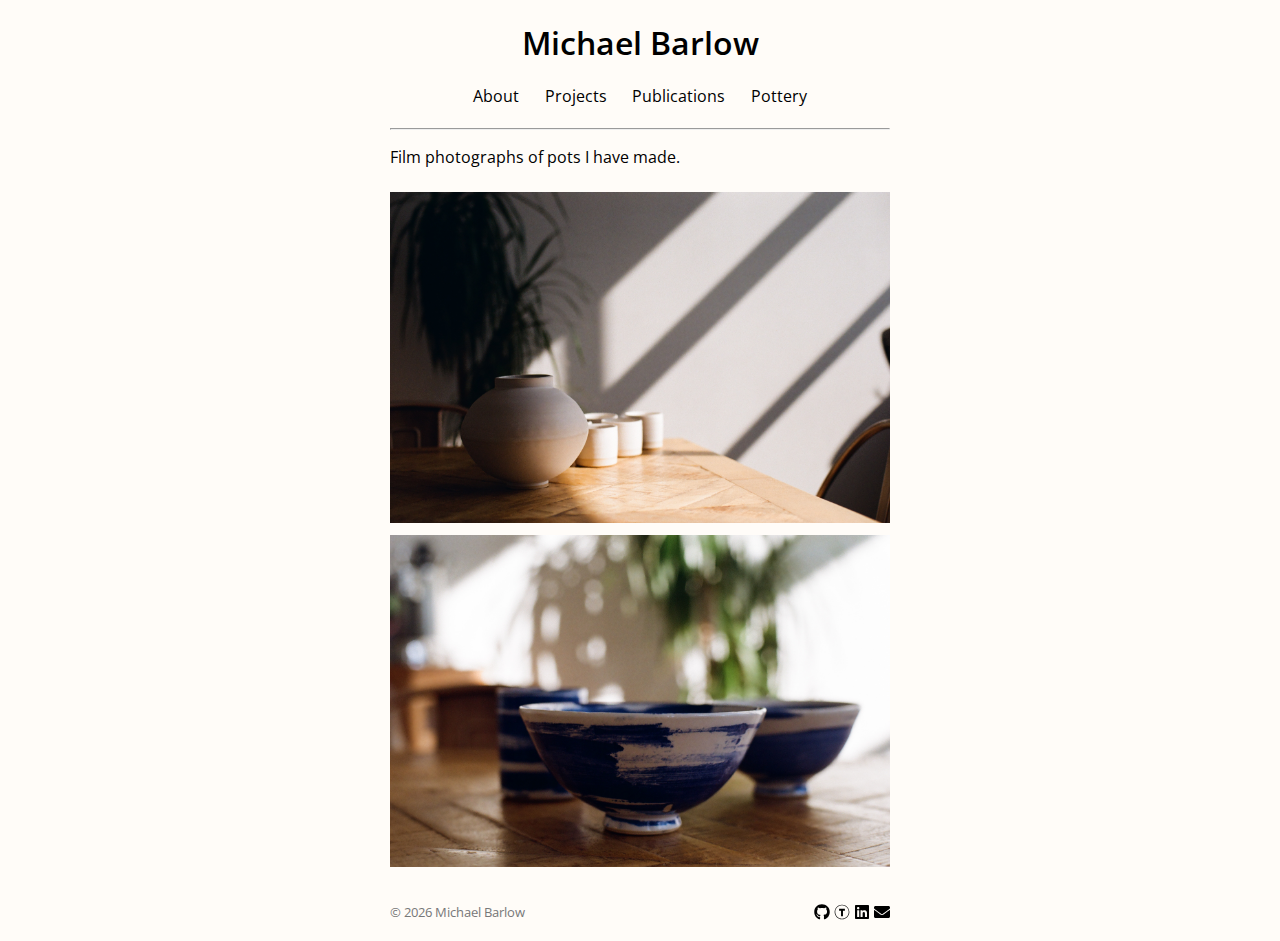
==== pottery/index.html @ 54fe648a "Add pottery page" ====
<!DOCTYPE html>
<html>
  <head>
    <meta charset="UTF-8" />
    <meta
      name="viewport"
      content="width=device-width, initial-scale=1, shrink-to-fit=no"
    />
    <meta name="author" content="Michael Barlow" />
    <meta name="description" content="Personal website" />
    <link rel="shortcut icon" type="image/x-icon" href="/favicon.ico" />
    <link
      href="https://fonts.googleapis.com/css2?family=Open+Sans:wght@400;600;700&display=swap"
      rel="stylesheet"
    />
    <link href="/css/styles.css" rel="stylesheet" />
    <title>Michael Barlow | Pottery</title>
  </head>
  <body>
    <noscript>
      <header>
        <span>Please enable JavaScript to view this site in full.</span>
      </header>
    </noscript>
    <header>
      <h1>Michael Barlow</h1>
      <script src="/js/generateNavigation.js"></script>
      <hr />
    </header>
    <main class="pottery">
      <p>Film photographs of pots I have made.</p>
      <ul>
        <li>
          <a href="./pottery-1.jpeg"><img src="./pottery-1.jpeg" /></a>
        </li>
        <li>
          <a href="./pottery-2.jpeg"><img src="./pottery-2.jpeg" /></a>
        </li>
      </ul>
    </main>
    <footer>
      <script src="/js/generateFooterCopyright.js"></script>
      <nav id="social-icons" aria-label="Social">
        <a href="https://github.com/Michael-JB"
          ><img src="/icons/github.svg"
        /></a>
        <a href="https://www.thingiverse.com/michael__b"
          ><img src="/icons/thingiverse.svg"
        /></a>
        <a href="https://www.linkedin.com/in/michael-barlow-0252b224a/"
          ><img src="/icons/linkedin.svg"
        /></a>
        <a href="" id="email-anchor"><img src="/icons/email.svg" /></a>
        <script src="/js/generateFooterEmail.js"></script>
      </nav>
    </footer>
  </body>
</html>
---- css/styles.css ----
html {
  font-family: "Open Sans", sans-serif;
}

body {
  max-width: 500px;
  margin: 0 auto;
  padding: 0 1rem;
  background-color: rgb(255, 252, 248);
}

noscript header {
  border: 1px solid red;
  text-align: center;
  padding: 1rem;
  margin: 0.5rem;
}

header h1 {
  text-align: center;
  font-weight: 600;
  margin-bottom: 0;
}

header nav {
  display: flex;
  flex-wrap: wrap;
  justify-content: center;
  margin: 1rem;
}

header nav a {
  padding: 0.3rem;
  margin: 0 0.5rem;
  color: black;
  text-decoration: none;
  cursor: pointer;
}

header nav a:hover {
  background-color: rgb(220, 220, 220);
}

header nav .selected {
  text-decoration: underline;
}

main {
  margin-bottom: 2rem;
}

footer {
  display: flex;
  align-items: stretch;
  margin-bottom: 1rem;
}

footer small {
  color: rgb(120, 120, 120);
  flex-grow: 1;
}

footer nav {
  flex-grow: 1;
  text-align: right;
}

footer nav a img {
  width: 1rem;
  height: 1rem;
}

footer nav a img:hover {
  border-bottom: 1px solid black;
}

#about-me {
  display: flex;
  flex-direction: column;
  align-items: center;
  line-height: 150%;
}

#about-me p {
  margin-bottom: 0;
}

#image-of-me {
  width: 90%;
  max-width: 200px;
  border-radius: 5%;
  margin-top: 1rem;
}

ul {
  font-size: small;
  text-align: left;
  padding: 0;
  list-style: none;
}

.publication .me {
  text-decoration: underline;
  font-style: normal;
}

.publication-links li {
  display: inline-block;
  margin-right: 0.5rem;
}

.project-links li {
  display: inline-block;
  margin-right: 0.5rem;
}

.projects-list > li {
  margin-bottom: 1rem;
}

.pottery img {
  max-width: 100%;
  margin-top: 0.5rem;
}
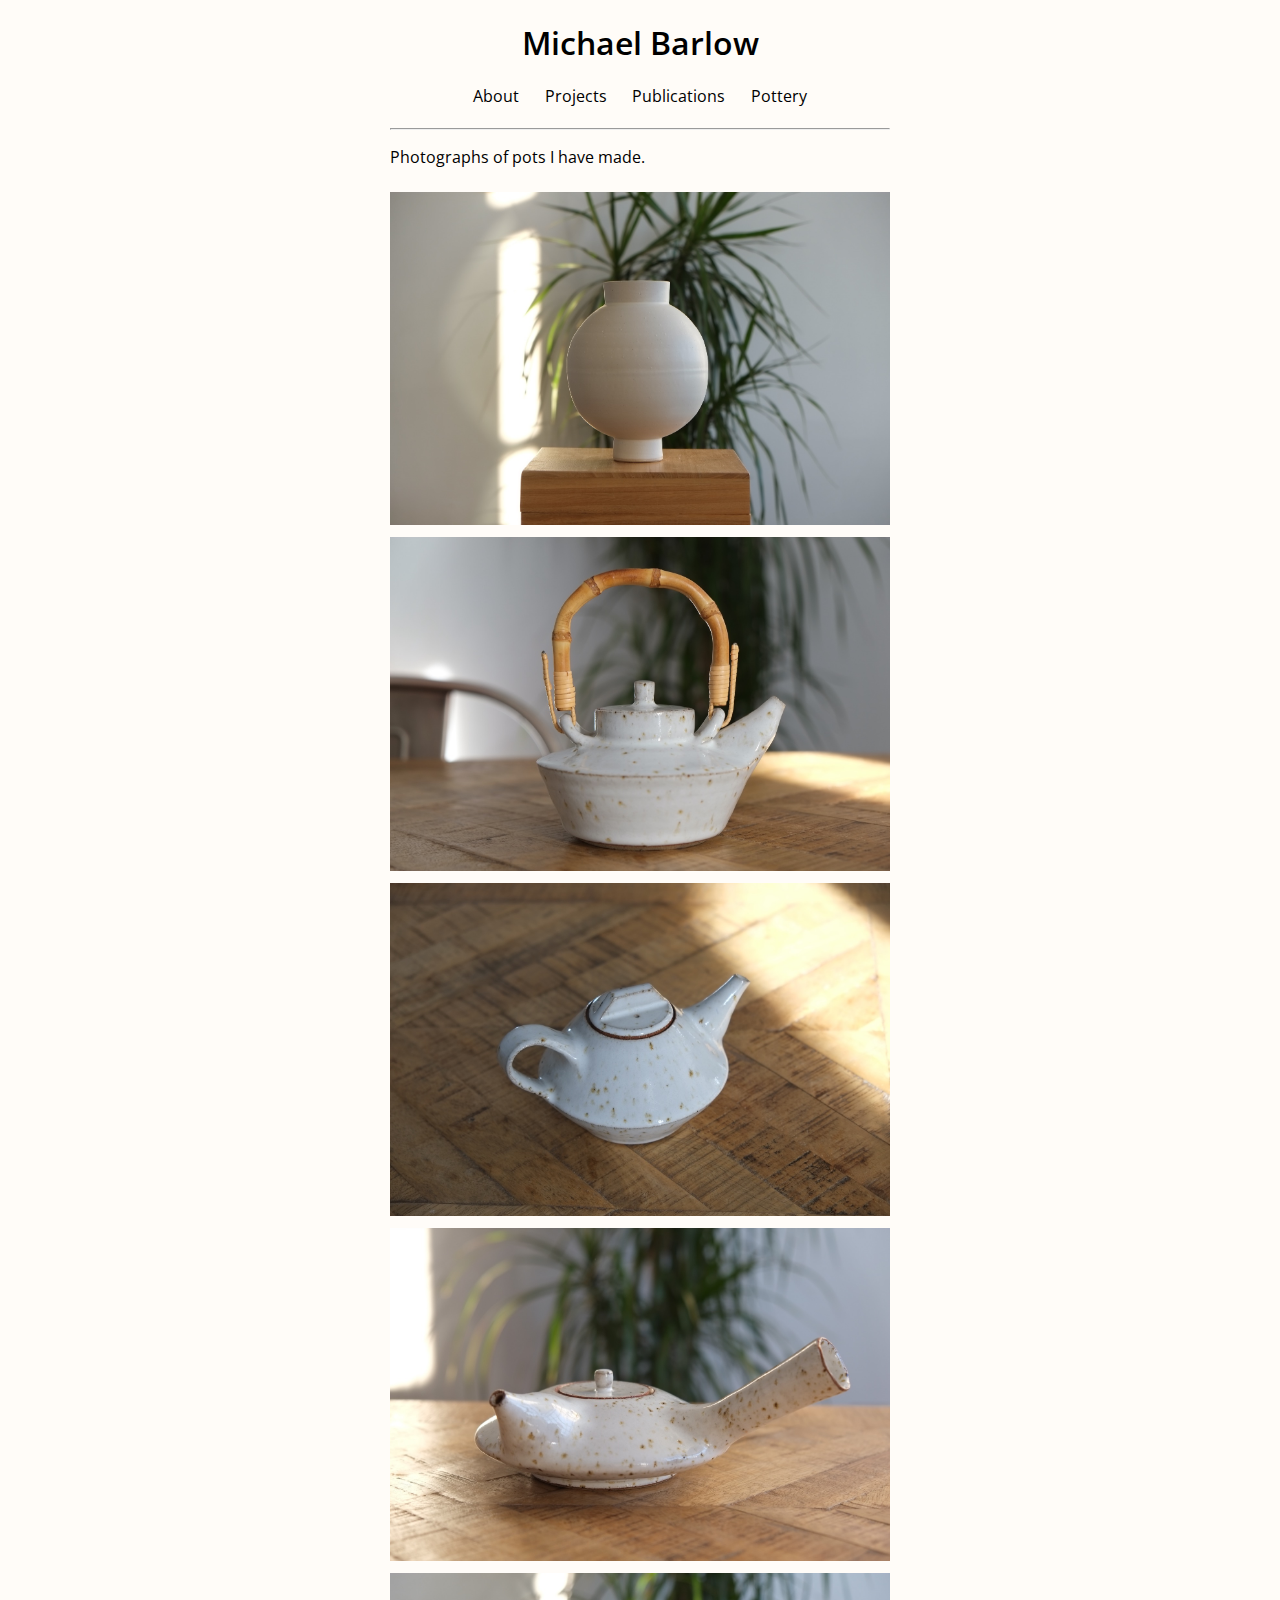
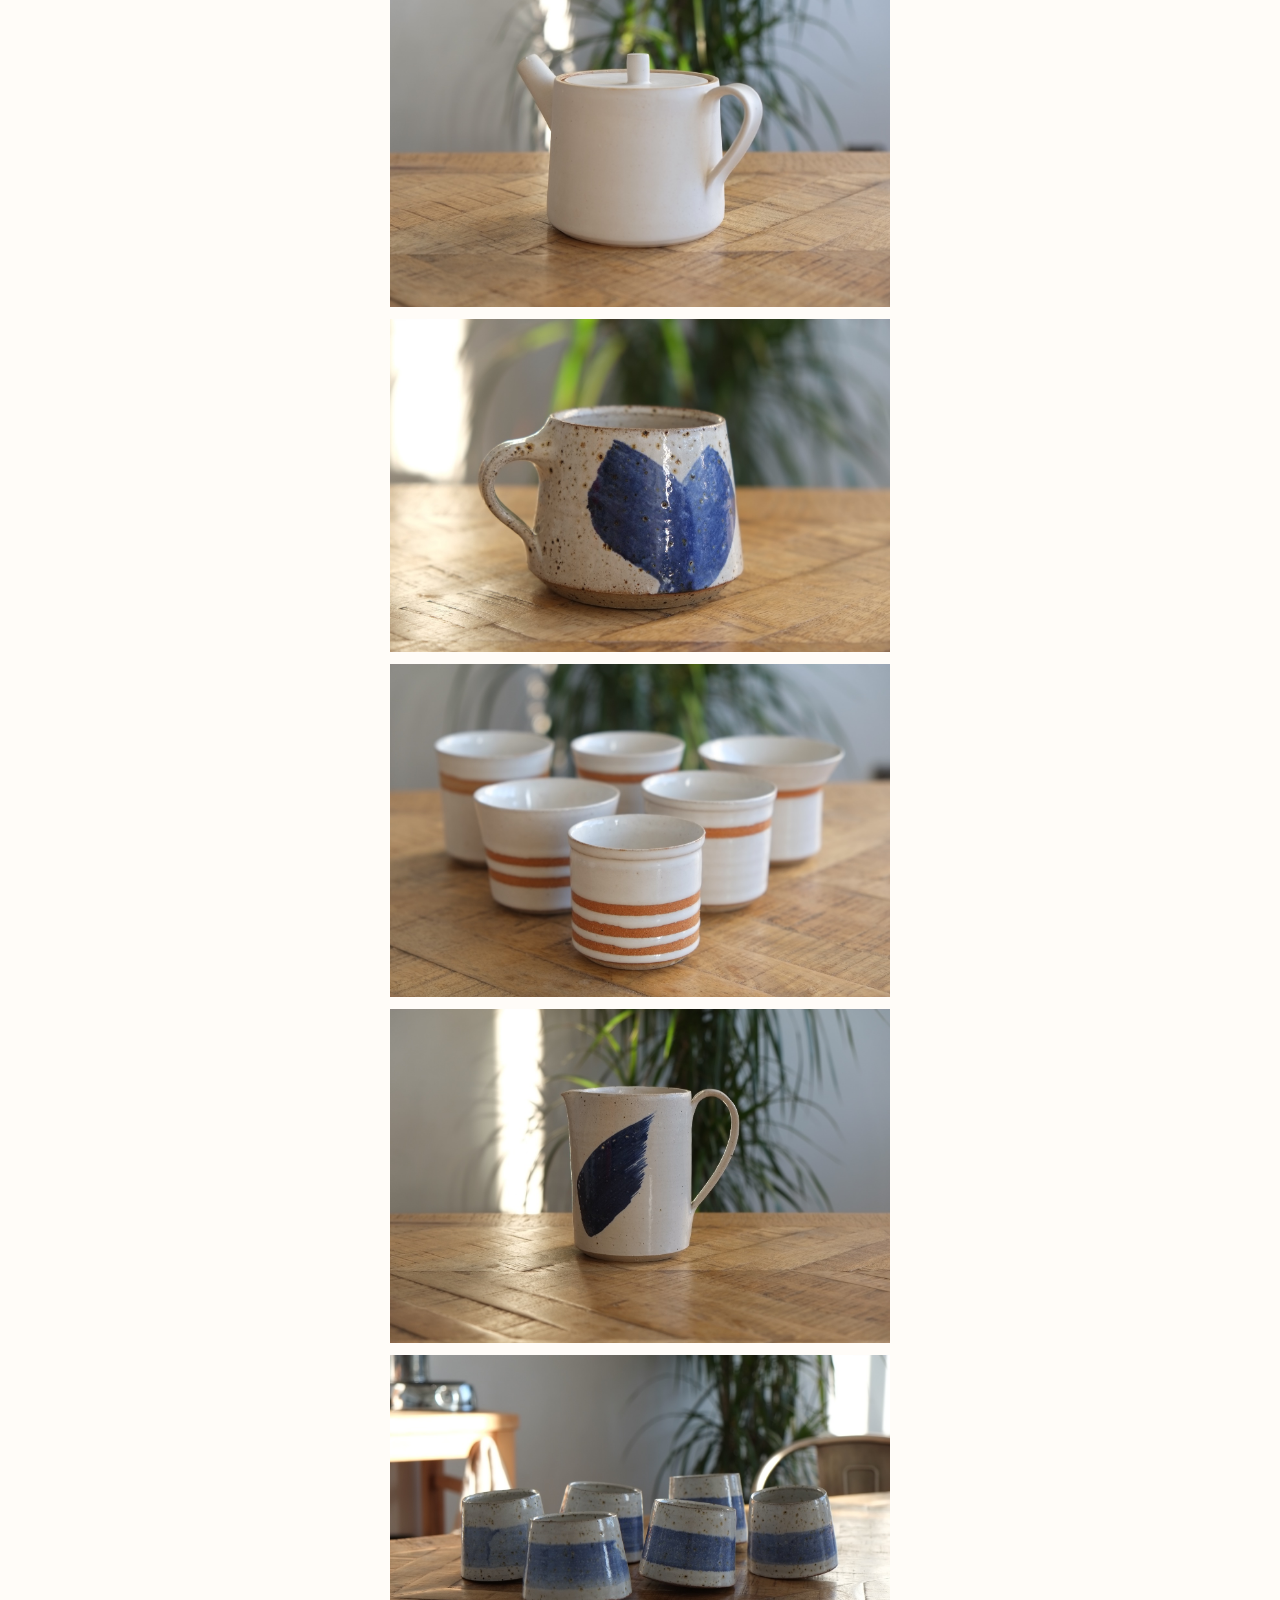
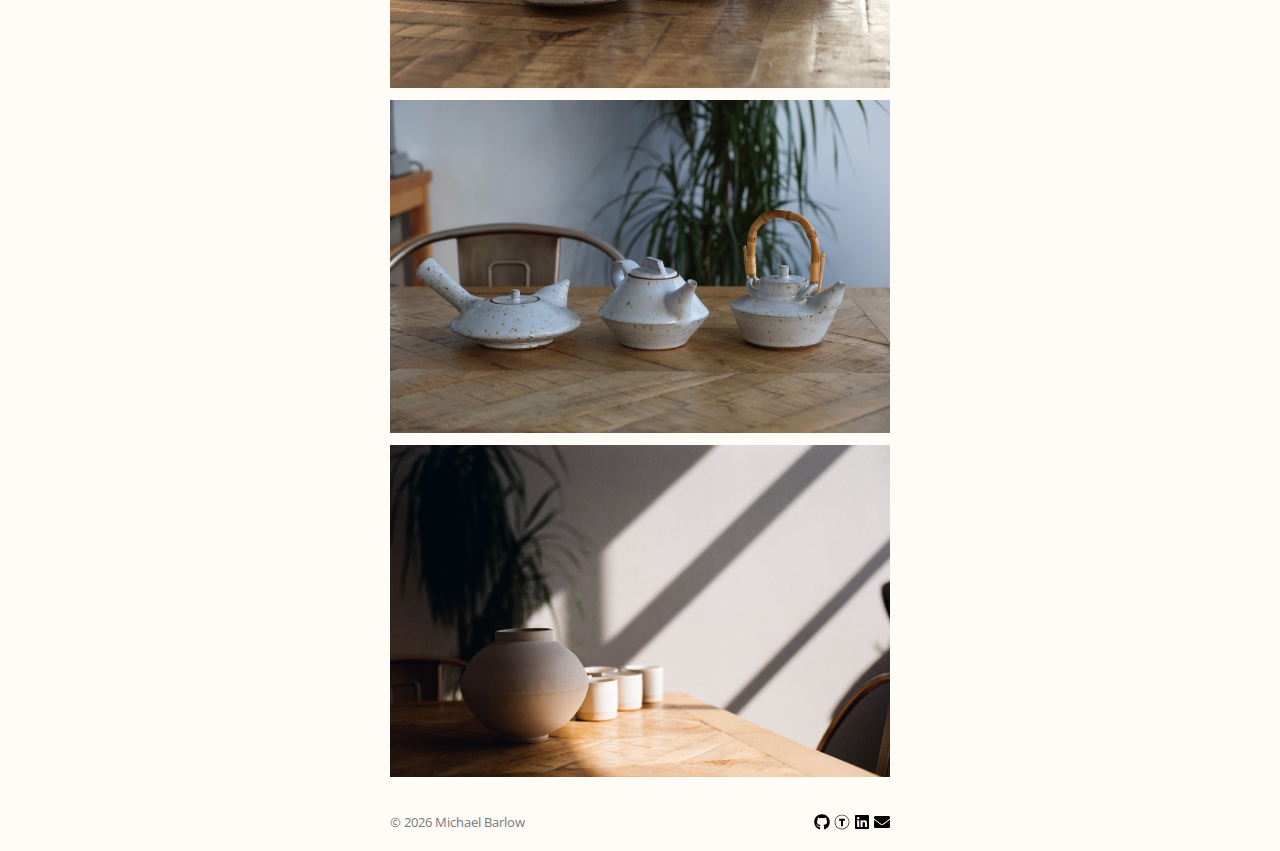
==== commit 582518f6: "Update pottery page" ====
--- a/pottery/index.html
+++ b/pottery/index.html
@@ -28,13 +28,40 @@
       <hr />
     </header>
     <main class="pottery">
-      <p>Film photographs of pots I have made.</p>
+      <p>Photographs of pots I have made.</p>
       <ul>
         <li>
           <a href="./pottery-1.jpeg"><img src="./pottery-1.jpeg" /></a>
         </li>
         <li>
           <a href="./pottery-2.jpeg"><img src="./pottery-2.jpeg" /></a>
+        </li>
+        <li>
+          <a href="./pottery-3.jpeg"><img src="./pottery-3.jpeg" /></a>
+        </li>
+        <li>
+          <a href="./pottery-4.jpeg"><img src="./pottery-4.jpeg" /></a>
+        </li>
+        <li>
+          <a href="./pottery-5.jpeg"><img src="./pottery-5.jpeg" /></a>
+        </li>
+        <li>
+          <a href="./pottery-6.jpeg"><img src="./pottery-6.jpeg" /></a>
+        </li>
+        <li>
+          <a href="./pottery-7.jpeg"><img src="./pottery-7.jpeg" /></a>
+        </li>
+        <li>
+          <a href="./pottery-8.jpeg"><img src="./pottery-8.jpeg" /></a>
+        </li>
+        <li>
+          <a href="./pottery-9.jpeg"><img src="./pottery-9.jpeg" /></a>
+        </li>
+        <li>
+          <a href="./pottery-10.jpeg"><img src="./pottery-10.jpeg" /></a>
+        </li>
+        <li>
+          <a href="./pottery-11.jpeg"><img src="./pottery-11.jpeg" /></a>
         </li>
       </ul>
     </main>
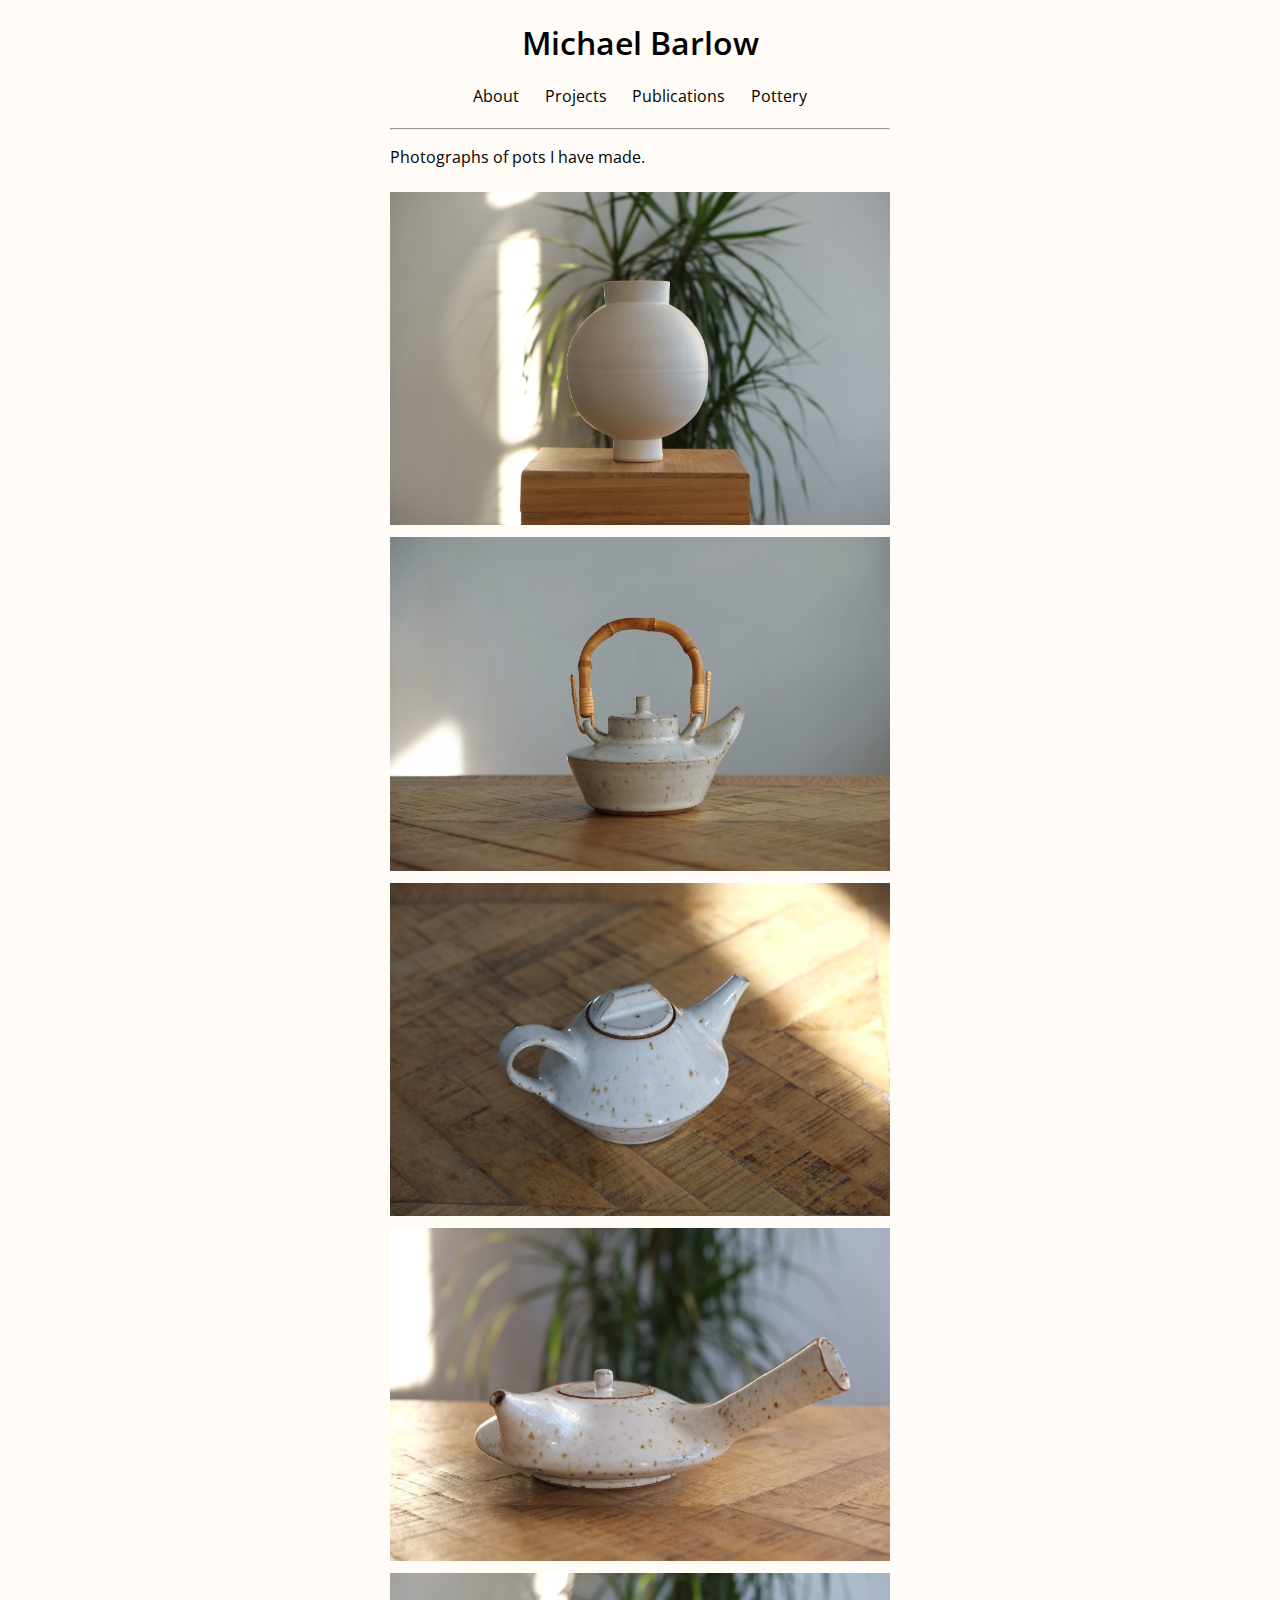
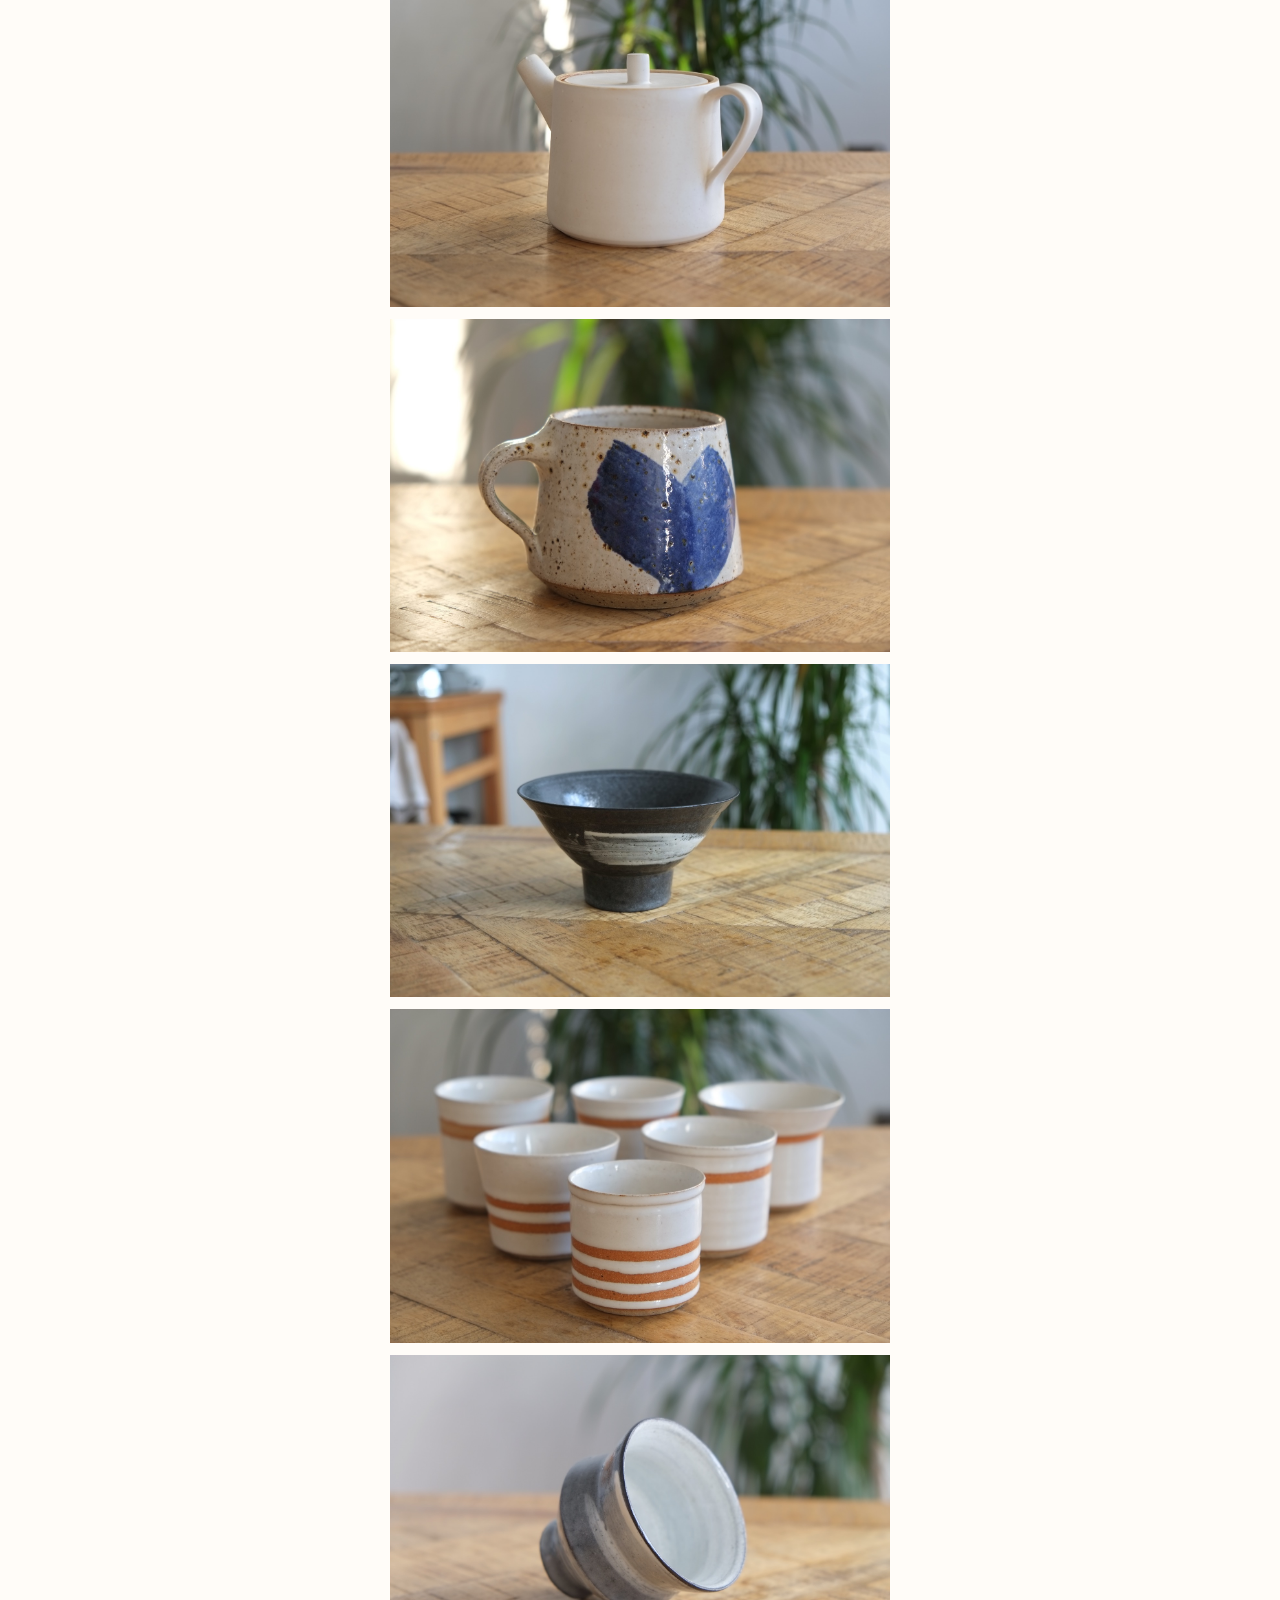
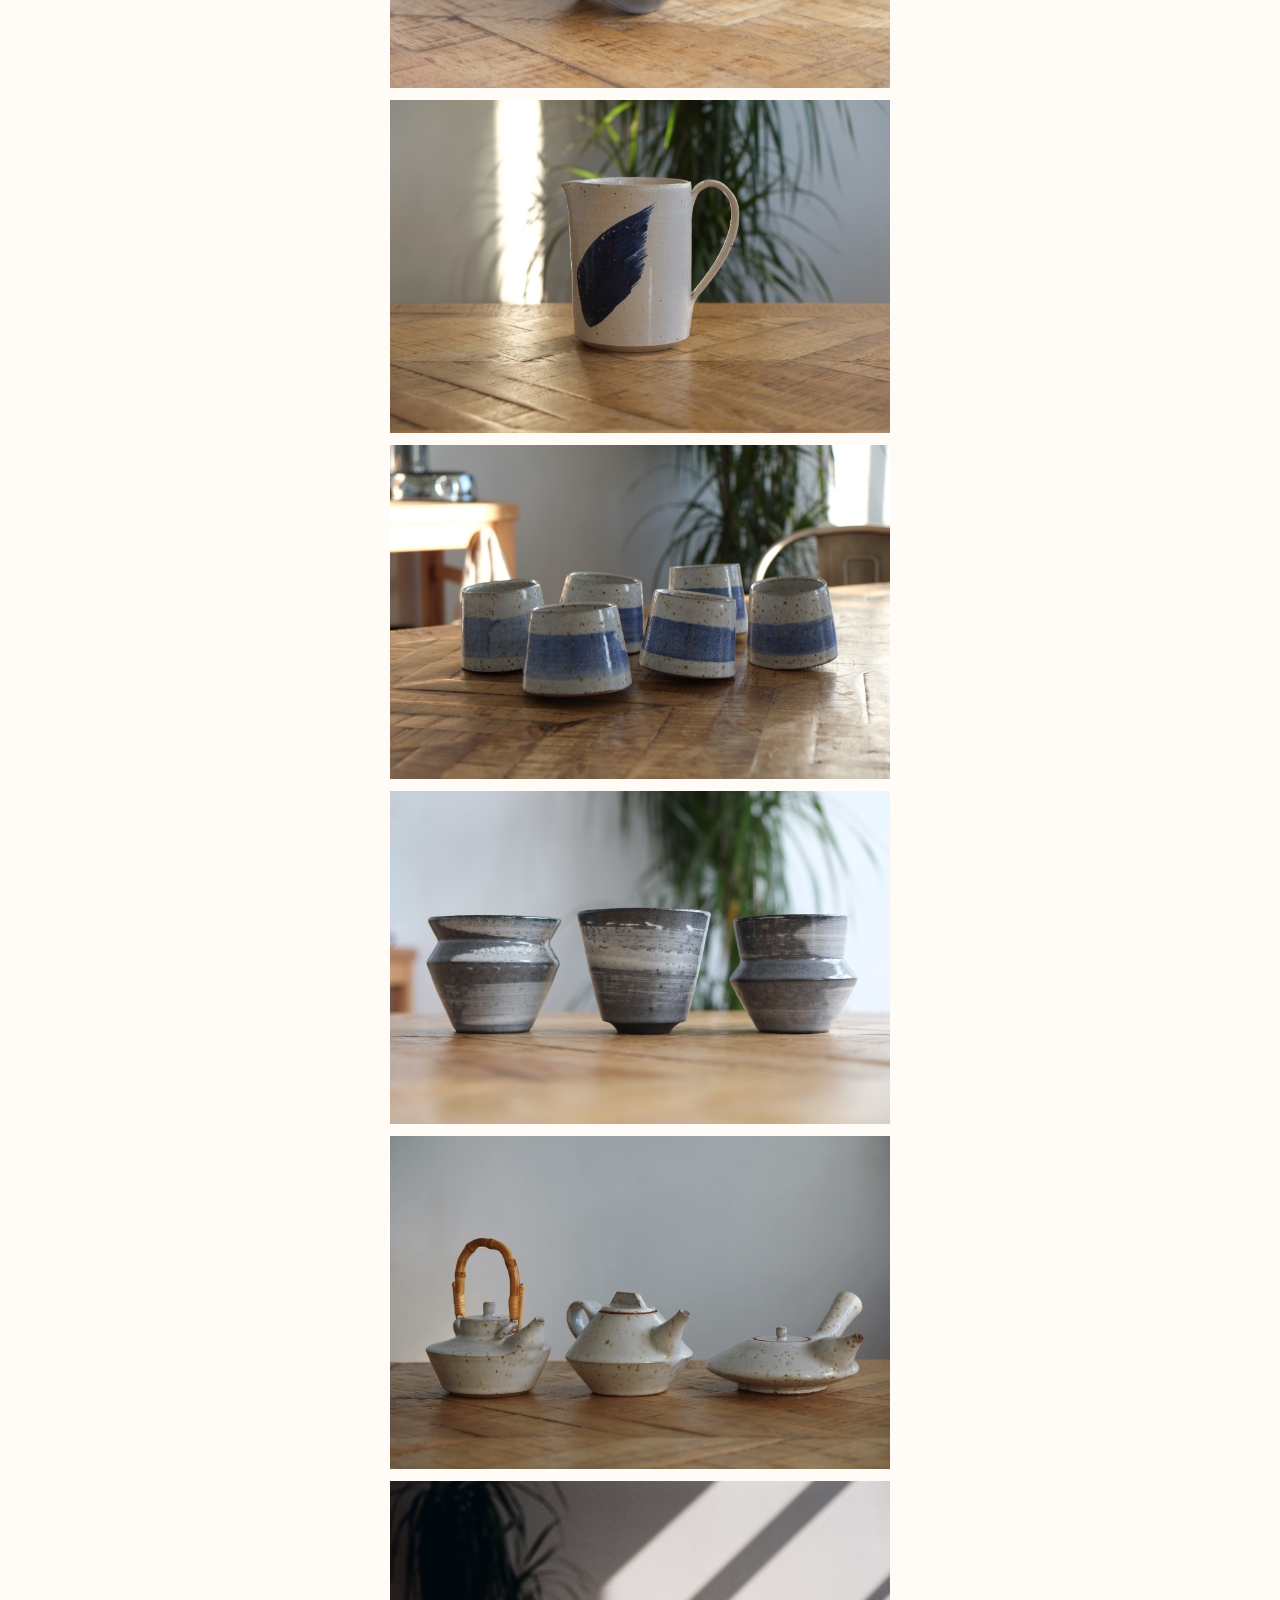
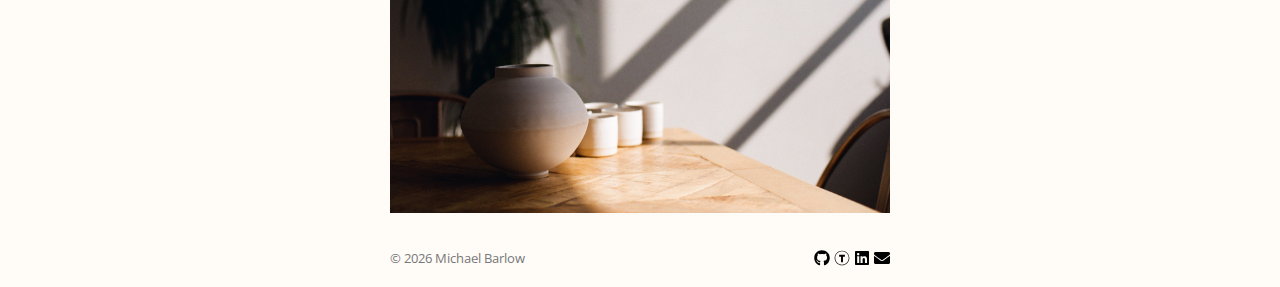
==== commit bc1bb92d: "Update pottery photos" ====
--- a/pottery/index.html
+++ b/pottery/index.html
@@ -31,37 +31,46 @@
       <p>Photographs of pots I have made.</p>
       <ul>
         <li>
-          <a href="./pottery-1.jpeg"><img src="./pottery-1.jpeg" /></a>
+          <a href="./moon-jar.jpeg"><img src="./moon-jar.jpeg" /></a>
         </li>
         <li>
-          <a href="./pottery-2.jpeg"><img src="./pottery-2.jpeg" /></a>
+          <a href="./banana-fleck-teapot.jpeg"><img src="./banana-fleck-teapot.jpeg" /></a>
         </li>
         <li>
-          <a href="./pottery-3.jpeg"><img src="./pottery-3.jpeg" /></a>
+          <a href="./plug-fleck-teapot.jpeg"><img src="./plug-fleck-teapot.jpeg" /></a>
         </li>
         <li>
-          <a href="./pottery-4.jpeg"><img src="./pottery-4.jpeg" /></a>
+          <a href="./flat-fleck-teapot.jpeg"><img src="./flat-fleck-teapot.jpeg" /></a>
         </li>
         <li>
-          <a href="./pottery-5.jpeg"><img src="./pottery-5.jpeg" /></a>
+          <a href="./matt-teapot.jpeg"><img src="./matt-teapot.jpeg" /></a>
         </li>
         <li>
-          <a href="./pottery-6.jpeg"><img src="./pottery-6.jpeg" /></a>
+          <a href="./bazel-mug.jpeg"><img src="./bazel-mug.jpeg" /></a>
         </li>
         <li>
-          <a href="./pottery-7.jpeg"><img src="./pottery-7.jpeg" /></a>
+          <a href="./tall-foot-bowl.jpeg"><img src="./tall-foot-bowl.jpeg" /></a>
         </li>
         <li>
-          <a href="./pottery-8.jpeg"><img src="./pottery-8.jpeg" /></a>
+          <a href="./band-cups.jpeg"><img src="./band-cups.jpeg" /></a>
         </li>
         <li>
-          <a href="./pottery-9.jpeg"><img src="./pottery-9.jpeg" /></a>
+          <a href="./flared-cup.jpeg"><img src="./flared-cup.jpeg" /></a>
         </li>
         <li>
-          <a href="./pottery-10.jpeg"><img src="./pottery-10.jpeg" /></a>
+          <a href="./wings-jug.jpeg"><img src="./wings-jug.jpeg" /></a>
         </li>
         <li>
-          <a href="./pottery-11.jpeg"><img src="./pottery-11.jpeg" /></a>
+          <a href="./unstable-cups.jpeg"><img src="./unstable-cups.jpeg" /></a>
+        </li>
+        <li>
+          <a href="./slipped-cups.jpeg"><img src="./slipped-cups.jpeg" /></a>
+        </li>
+        <li>
+          <a href="./flecked-teapots.jpeg"><img src="./flecked-teapots.jpeg" /></a>
+        </li>
+        <li>
+          <a href="./moon-jar-and-cups.jpeg"><img src="./moon-jar-and-cups.jpeg" /></a>
         </li>
       </ul>
     </main>
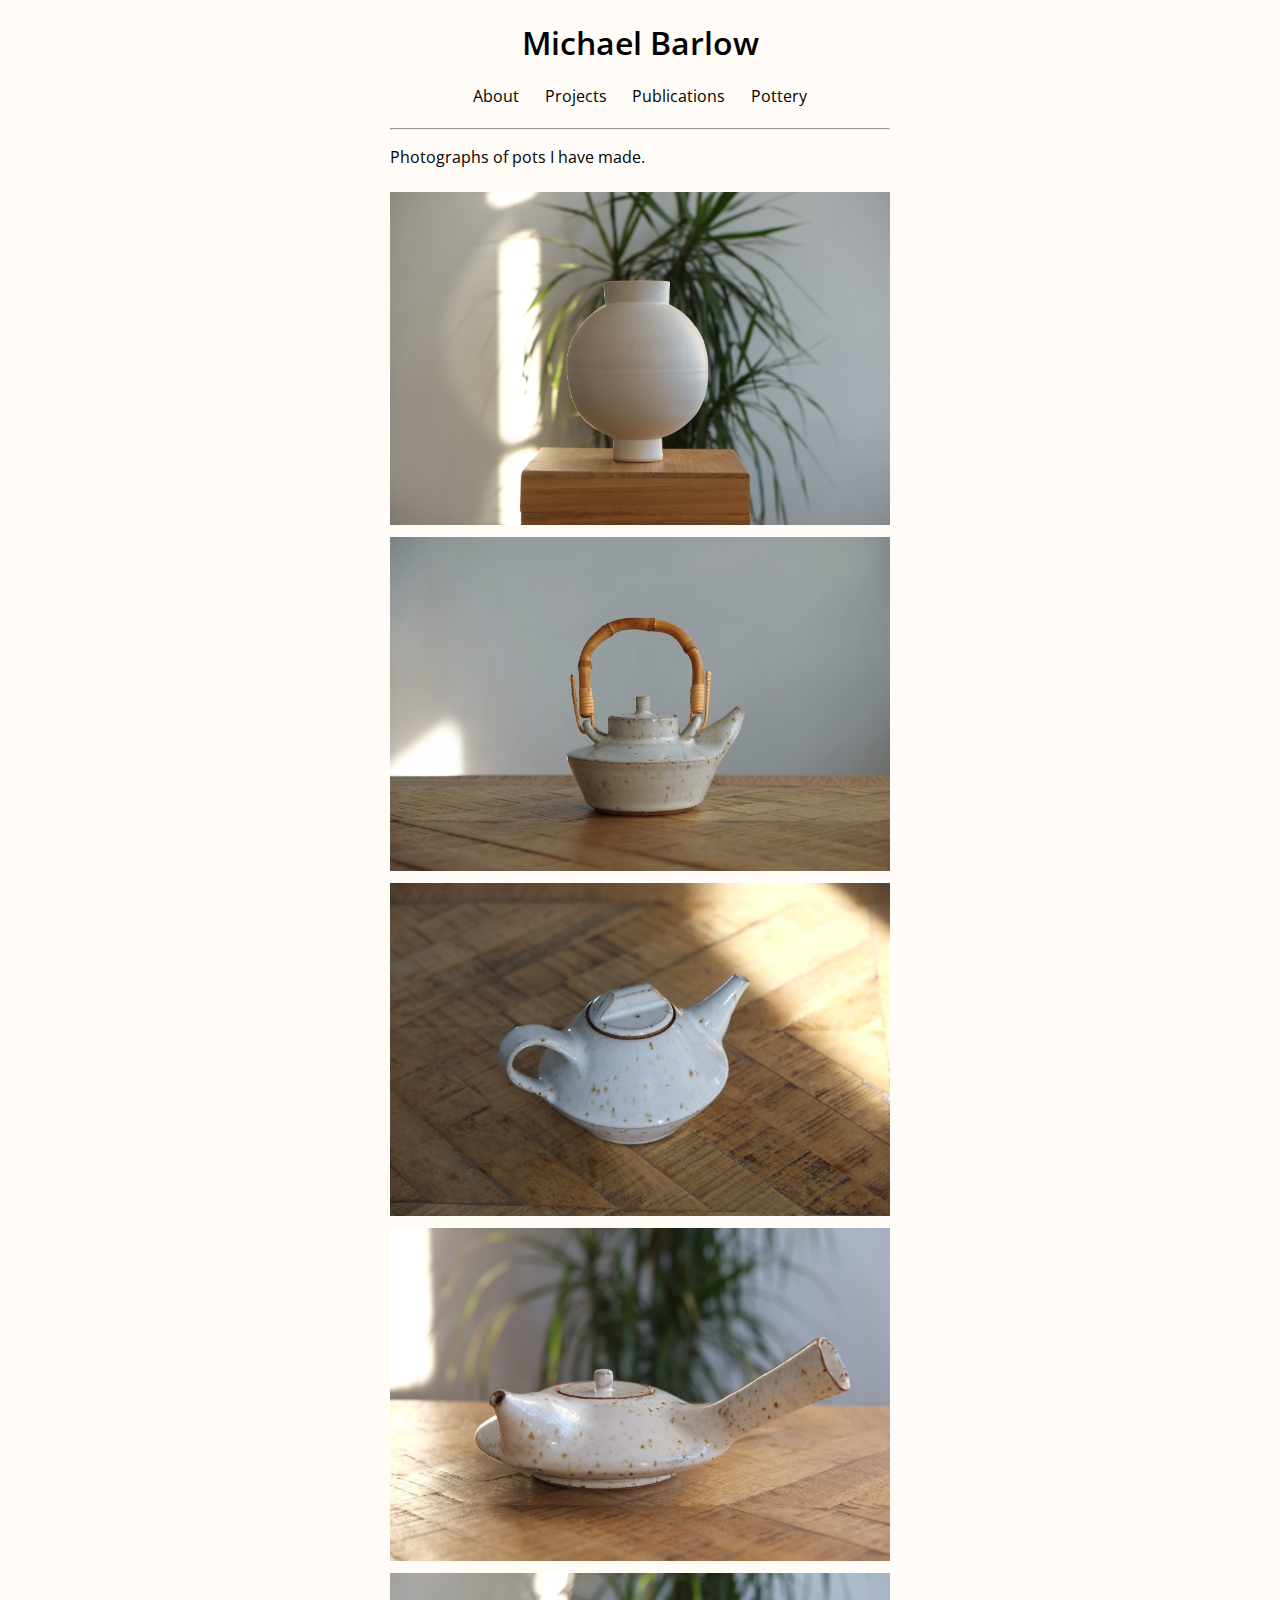
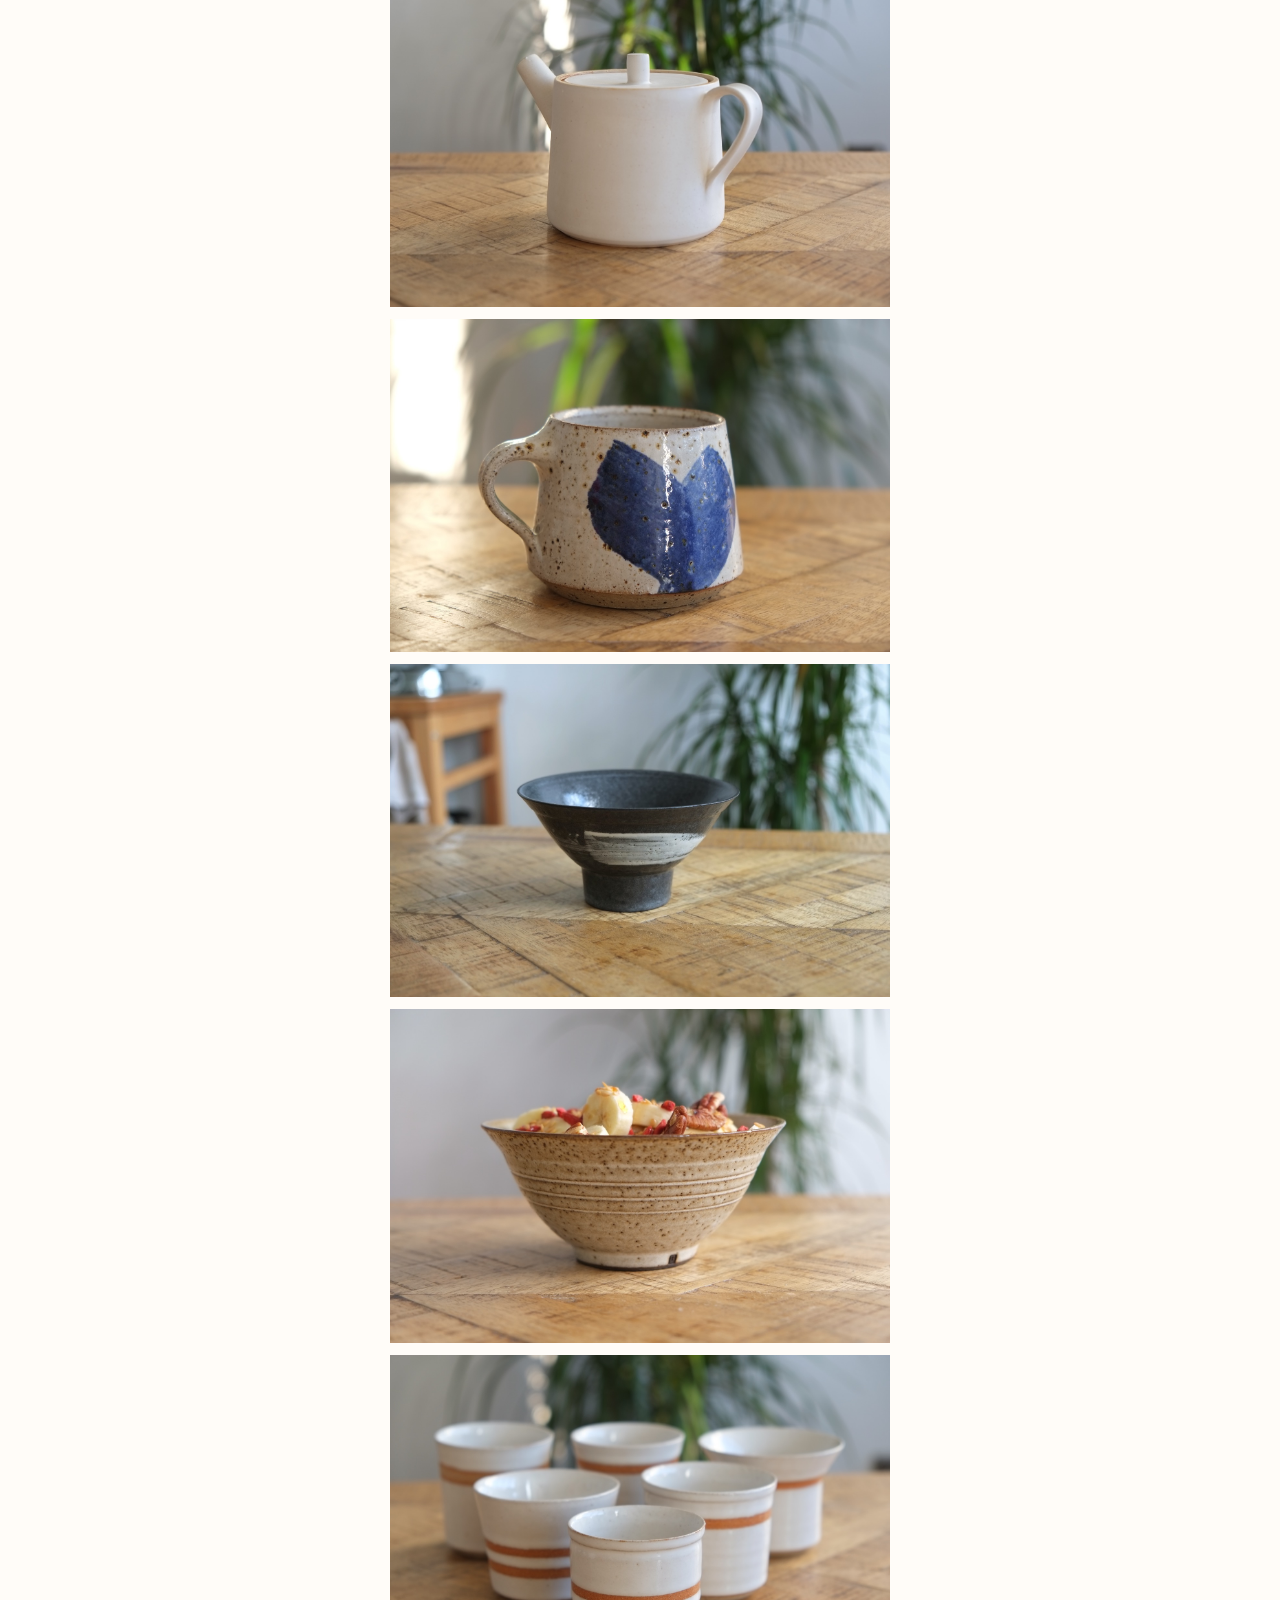
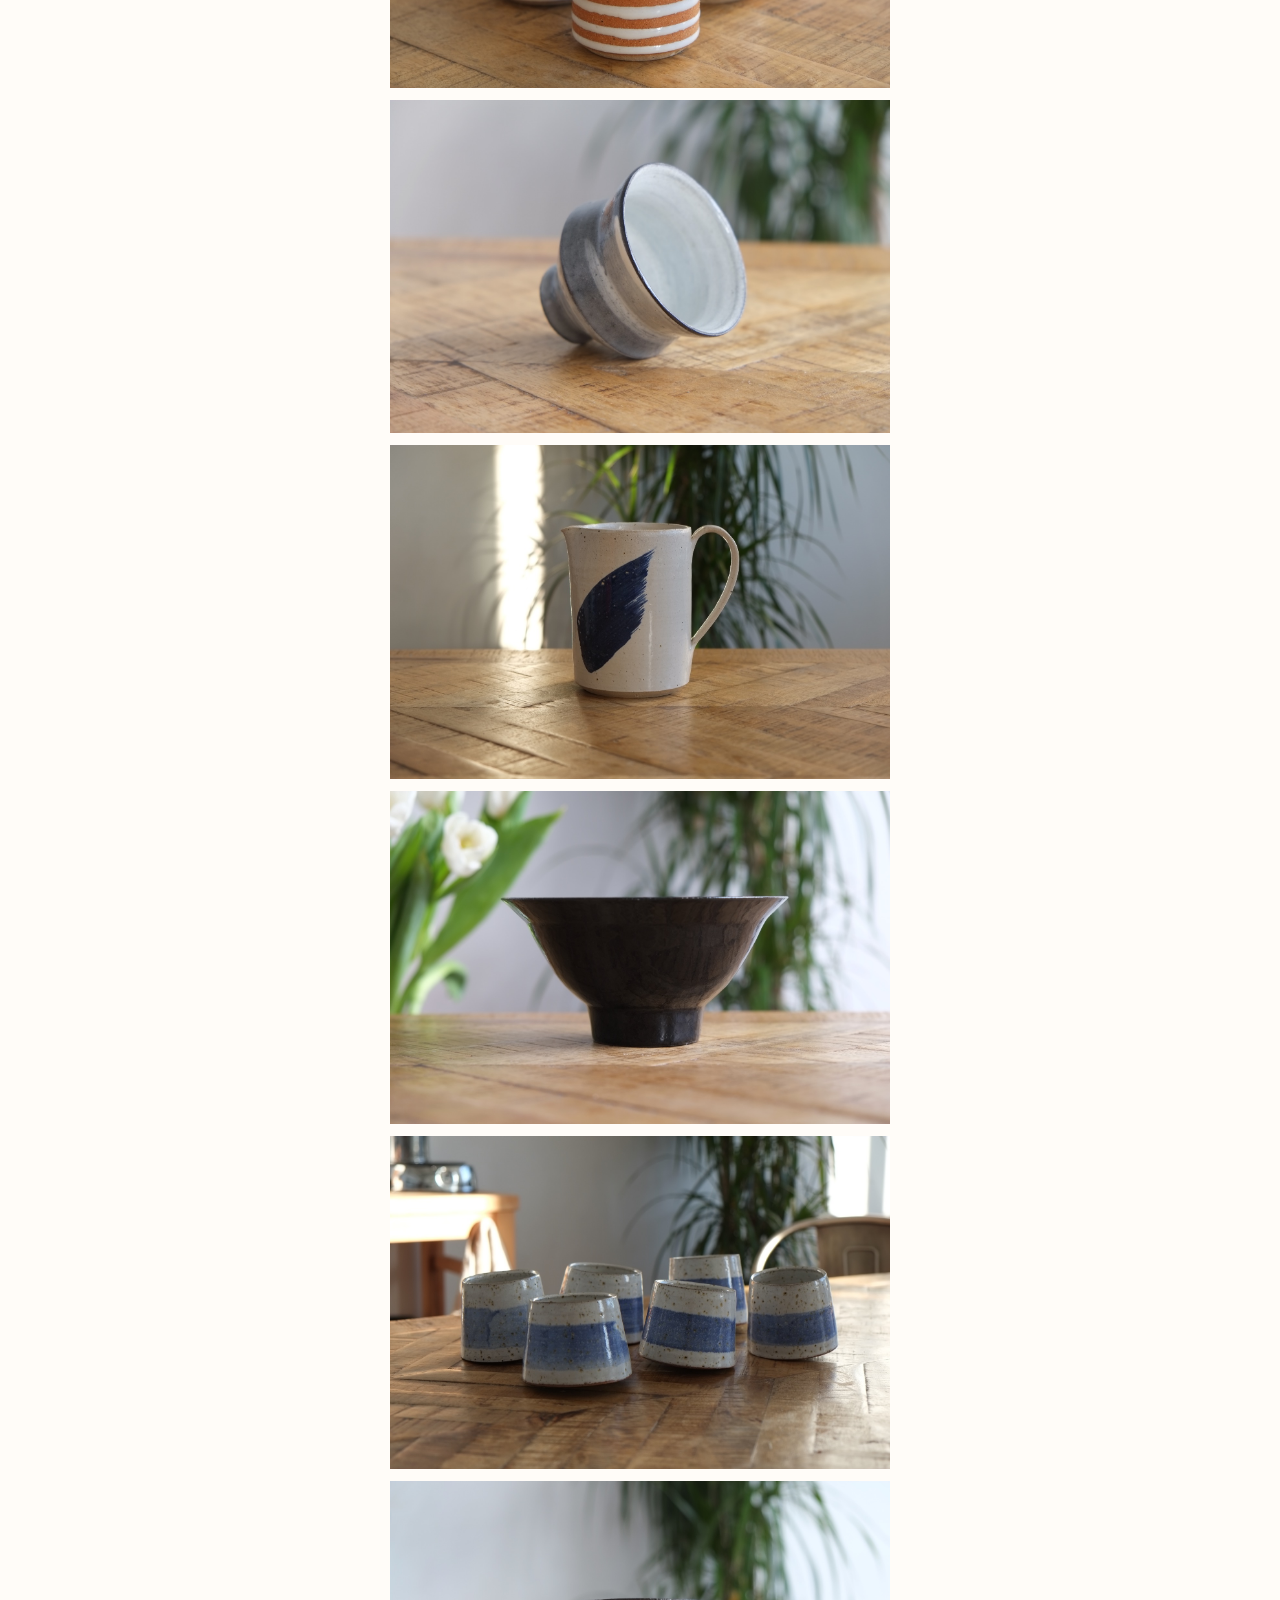
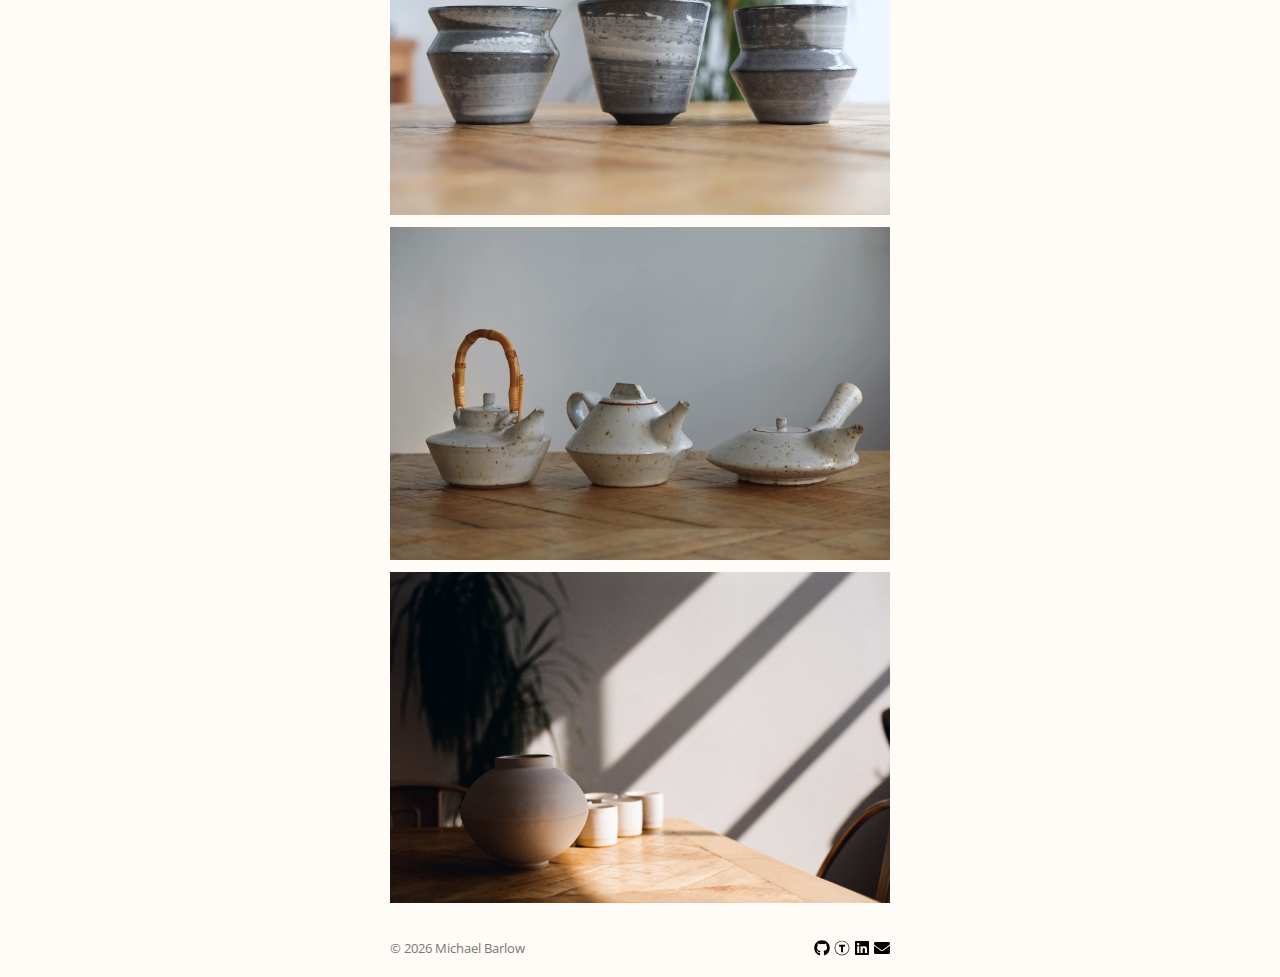
==== commit 8311ca94: "Update pottery photos" ====
--- a/pottery/index.html
+++ b/pottery/index.html
@@ -31,46 +31,52 @@
       <p>Photographs of pots I have made.</p>
       <ul>
         <li>
-          <a href="./moon-jar.jpeg"><img src="./moon-jar.jpeg" /></a>
+          <a href="./pictures/moon-jar.jpeg"><img src="./pictures/moon-jar.jpeg" /></a>
         </li>
         <li>
-          <a href="./banana-fleck-teapot.jpeg"><img src="./banana-fleck-teapot.jpeg" /></a>
+          <a href="./pictures/banana-fleck-teapot.jpeg"><img src="./pictures/banana-fleck-teapot.jpeg" /></a>
         </li>
         <li>
-          <a href="./plug-fleck-teapot.jpeg"><img src="./plug-fleck-teapot.jpeg" /></a>
+          <a href="./pictures/plug-fleck-teapot.jpeg"><img src="./pictures/plug-fleck-teapot.jpeg" /></a>
         </li>
         <li>
-          <a href="./flat-fleck-teapot.jpeg"><img src="./flat-fleck-teapot.jpeg" /></a>
+          <a href="./pictures/flat-fleck-teapot.jpeg"><img src="./pictures/flat-fleck-teapot.jpeg" /></a>
         </li>
         <li>
-          <a href="./matt-teapot.jpeg"><img src="./matt-teapot.jpeg" /></a>
+          <a href="./pictures/matt-teapot.jpeg"><img src="./pictures/matt-teapot.jpeg" /></a>
         </li>
         <li>
-          <a href="./bazel-mug.jpeg"><img src="./bazel-mug.jpeg" /></a>
+          <a href="./pictures/bazel-mug.jpeg"><img src="./pictures/bazel-mug.jpeg" /></a>
         </li>
         <li>
-          <a href="./tall-foot-bowl.jpeg"><img src="./tall-foot-bowl.jpeg" /></a>
+          <a href="./pictures/tall-foot-bowl.jpeg"><img src="./pictures/tall-foot-bowl.jpeg" /></a>
         </li>
         <li>
-          <a href="./band-cups.jpeg"><img src="./band-cups.jpeg" /></a>
+          <a href="./pictures/flared-bowl-with-porridge.jpeg"><img src="./pictures/flared-bowl-with-porridge.jpeg" /></a>
         </li>
         <li>
-          <a href="./flared-cup.jpeg"><img src="./flared-cup.jpeg" /></a>
+          <a href="./pictures/band-cups.jpeg"><img src="./pictures/band-cups.jpeg" /></a>
         </li>
         <li>
-          <a href="./wings-jug.jpeg"><img src="./wings-jug.jpeg" /></a>
+          <a href="./pictures/flared-cup.jpeg"><img src="./pictures/flared-cup.jpeg" /></a>
         </li>
         <li>
-          <a href="./unstable-cups.jpeg"><img src="./unstable-cups.jpeg" /></a>
+          <a href="./pictures/wings-jug.jpeg"><img src="./pictures/wings-jug.jpeg" /></a>
         </li>
         <li>
-          <a href="./slipped-cups.jpeg"><img src="./slipped-cups.jpeg" /></a>
+          <a href="./pictures/flared-jet-bowl.jpeg"><img src="./pictures/flared-jet-bowl.jpeg" /></a>
         </li>
         <li>
-          <a href="./flecked-teapots.jpeg"><img src="./flecked-teapots.jpeg" /></a>
+          <a href="./pictures/unstable-cups.jpeg"><img src="./pictures/unstable-cups.jpeg" /></a>
         </li>
         <li>
-          <a href="./moon-jar-and-cups.jpeg"><img src="./moon-jar-and-cups.jpeg" /></a>
+          <a href="./pictures/slipped-cups.jpeg"><img src="./pictures/slipped-cups.jpeg" /></a>
+        </li>
+        <li>
+          <a href="./pictures/flecked-teapots.jpeg"><img src="./pictures/flecked-teapots.jpeg" /></a>
+        </li>
+        <li>
+          <a href="./pictures/moon-jar-and-cups.jpeg"><img src="./pictures/moon-jar-and-cups.jpeg" /></a>
         </li>
       </ul>
     </main>
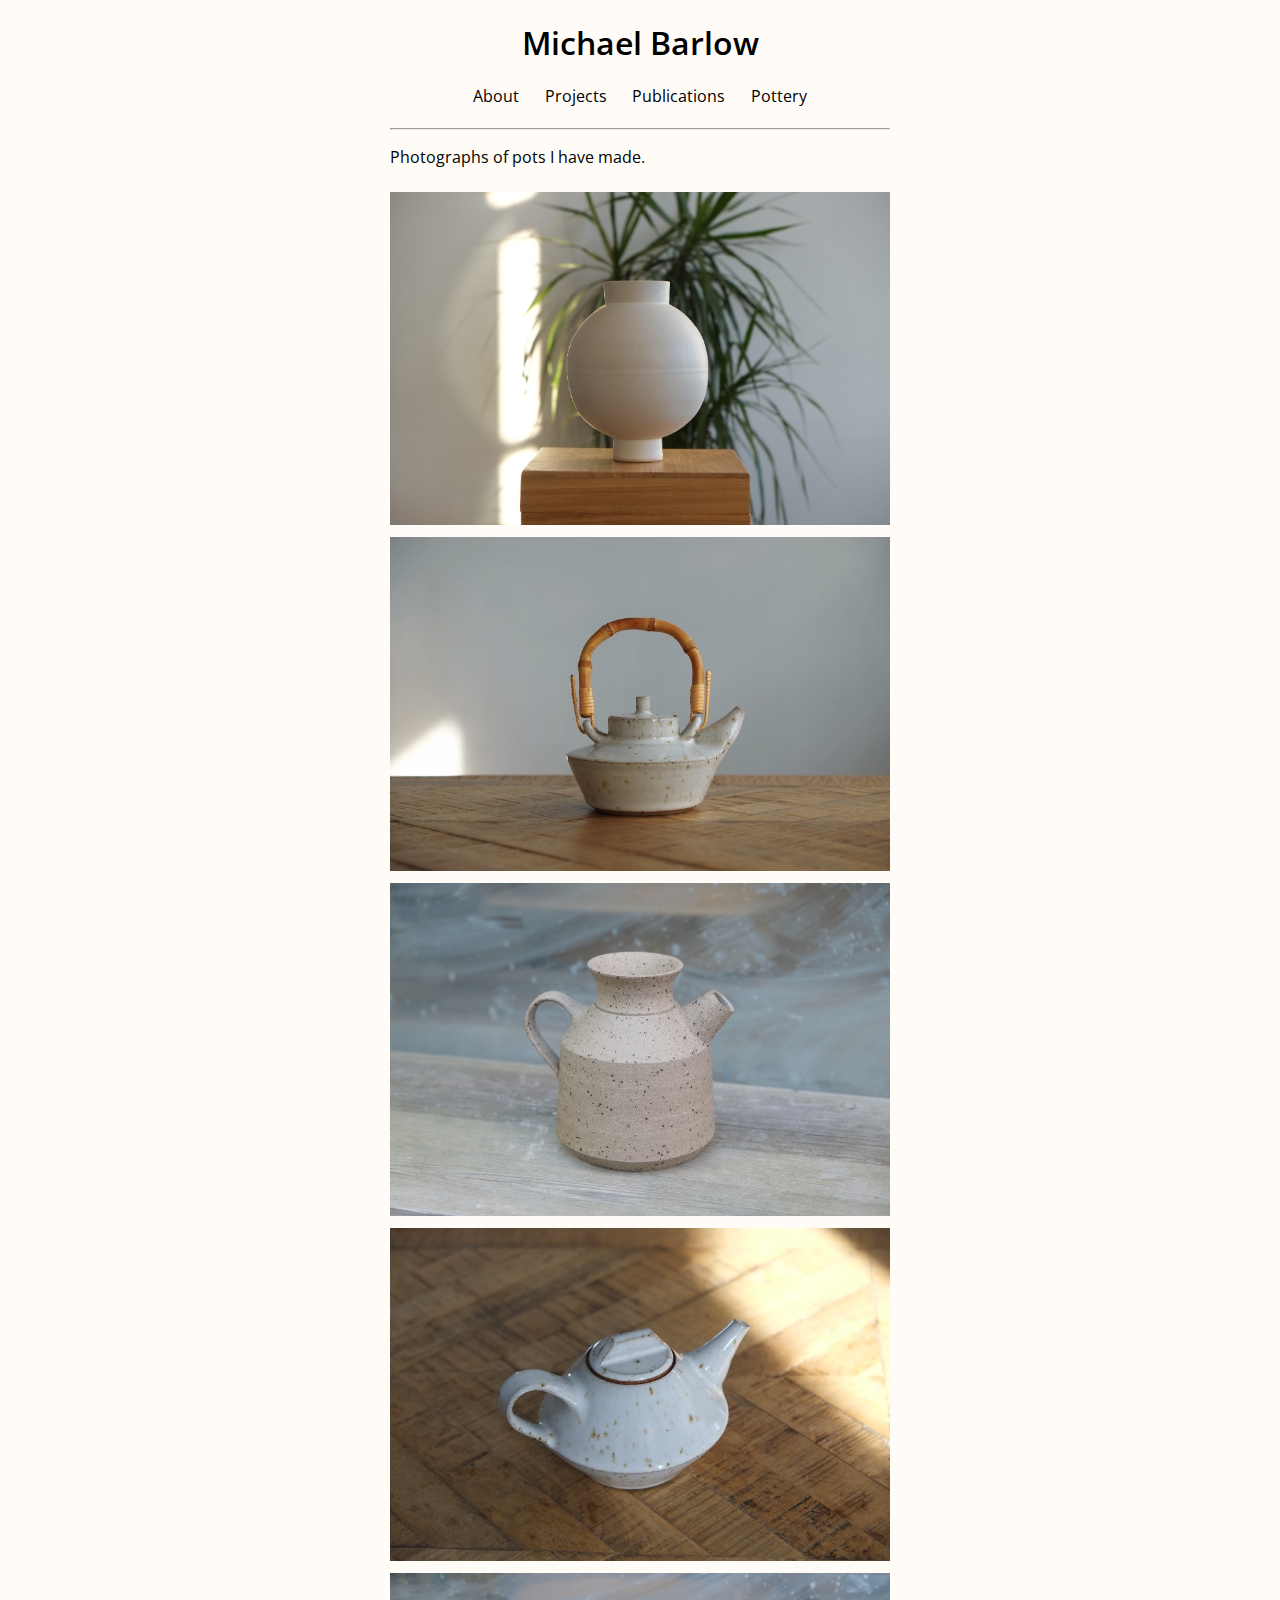
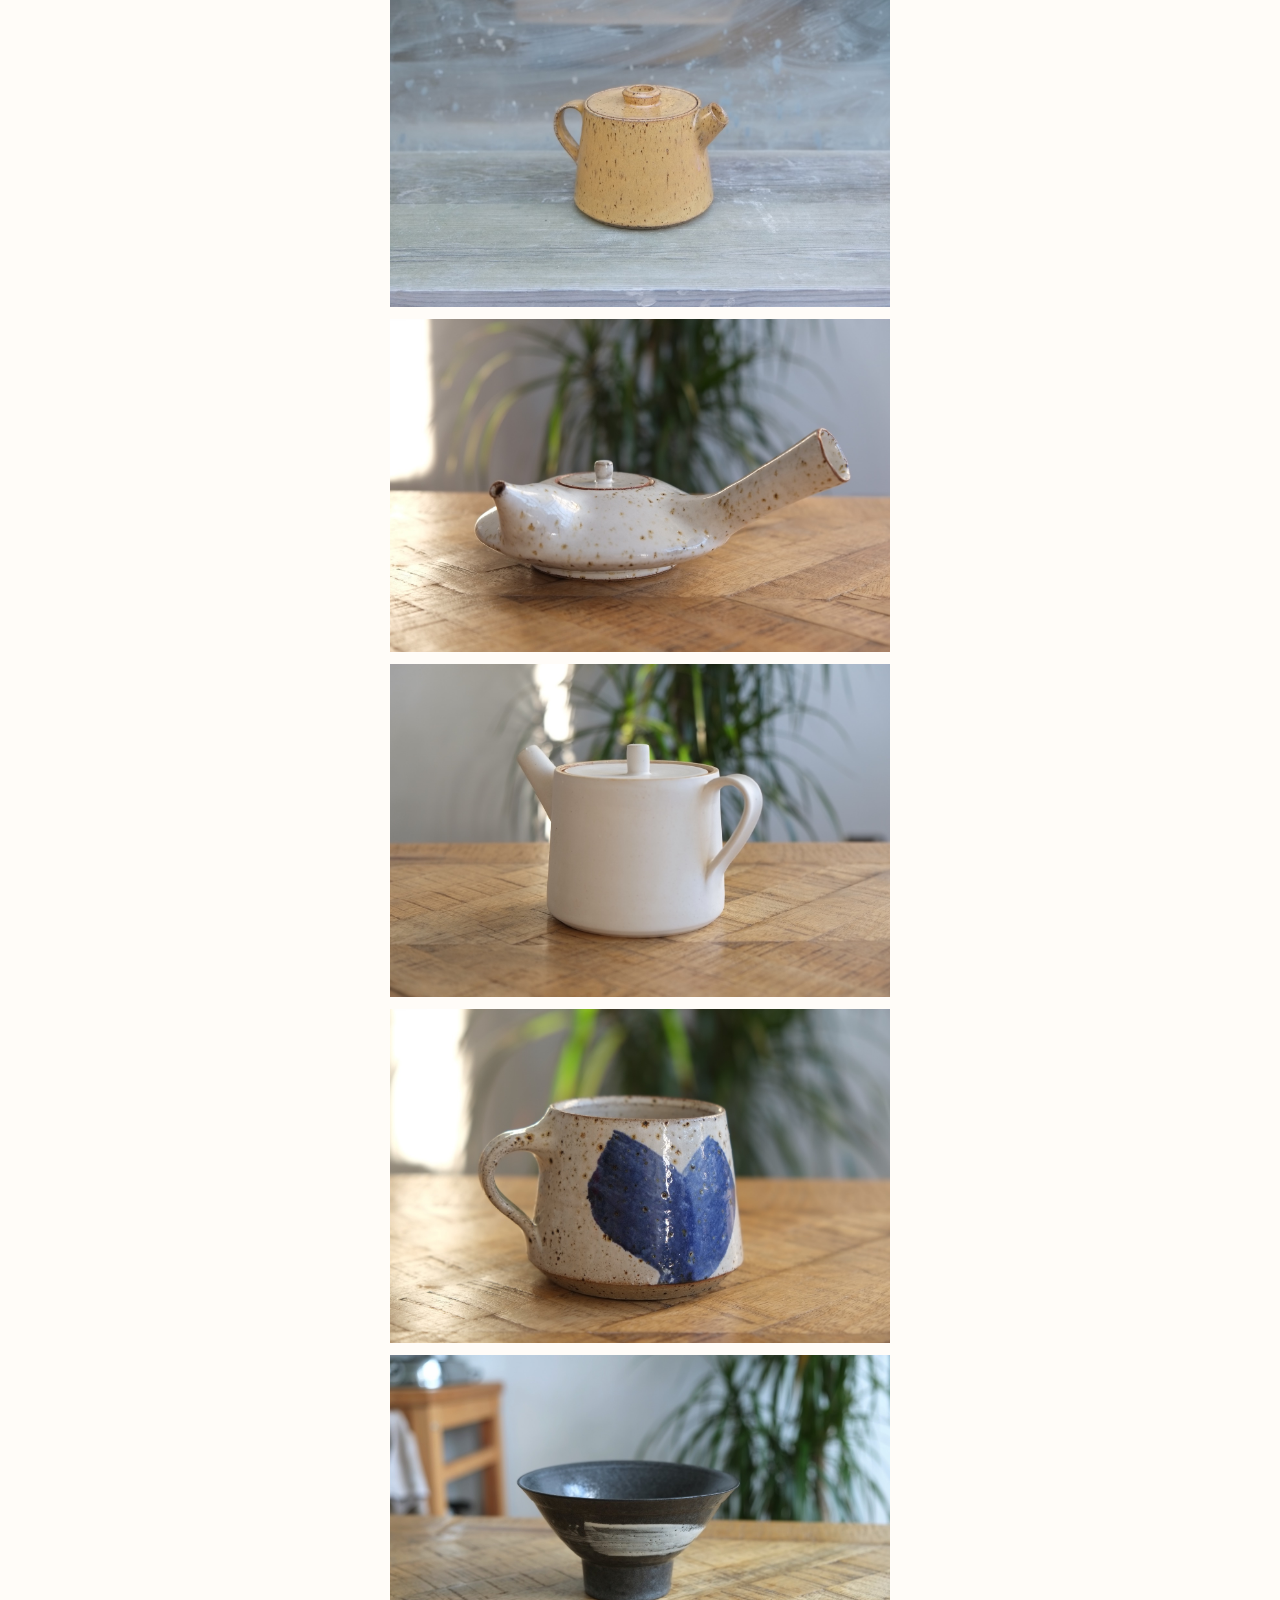
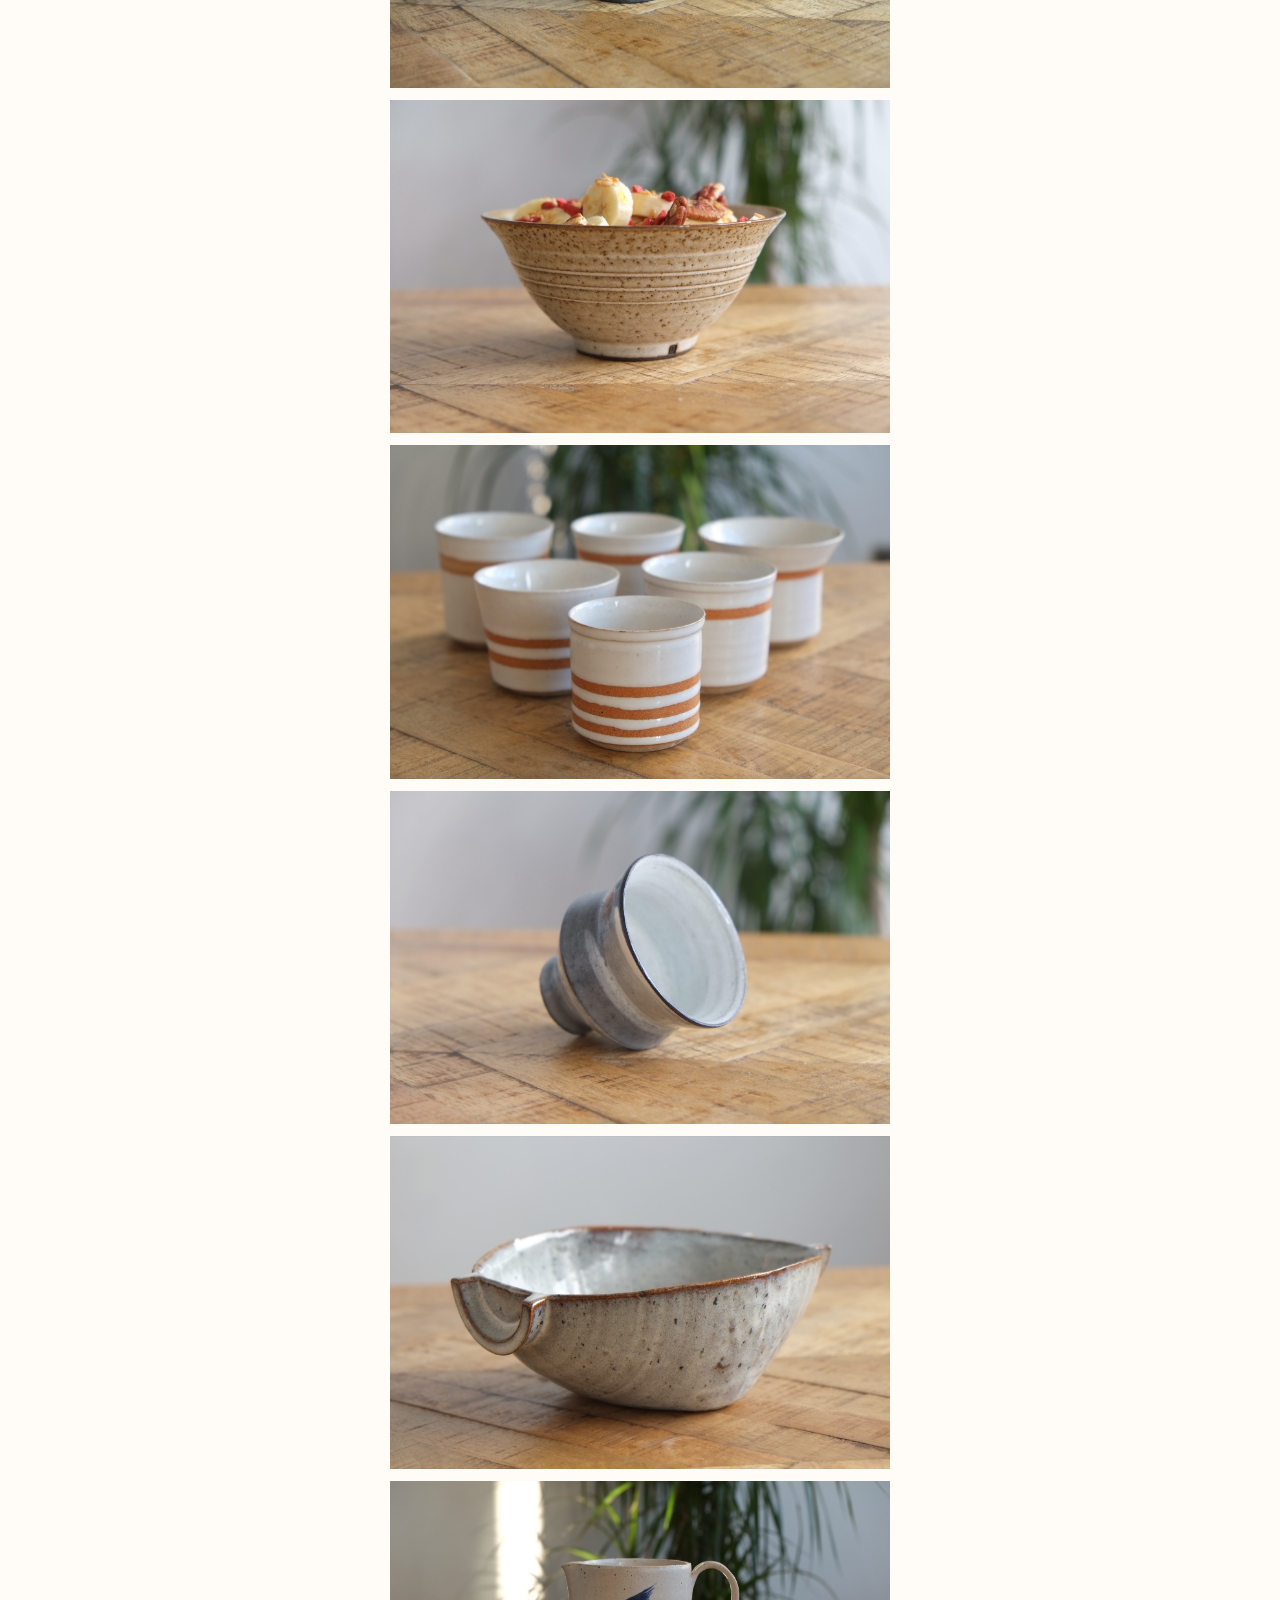
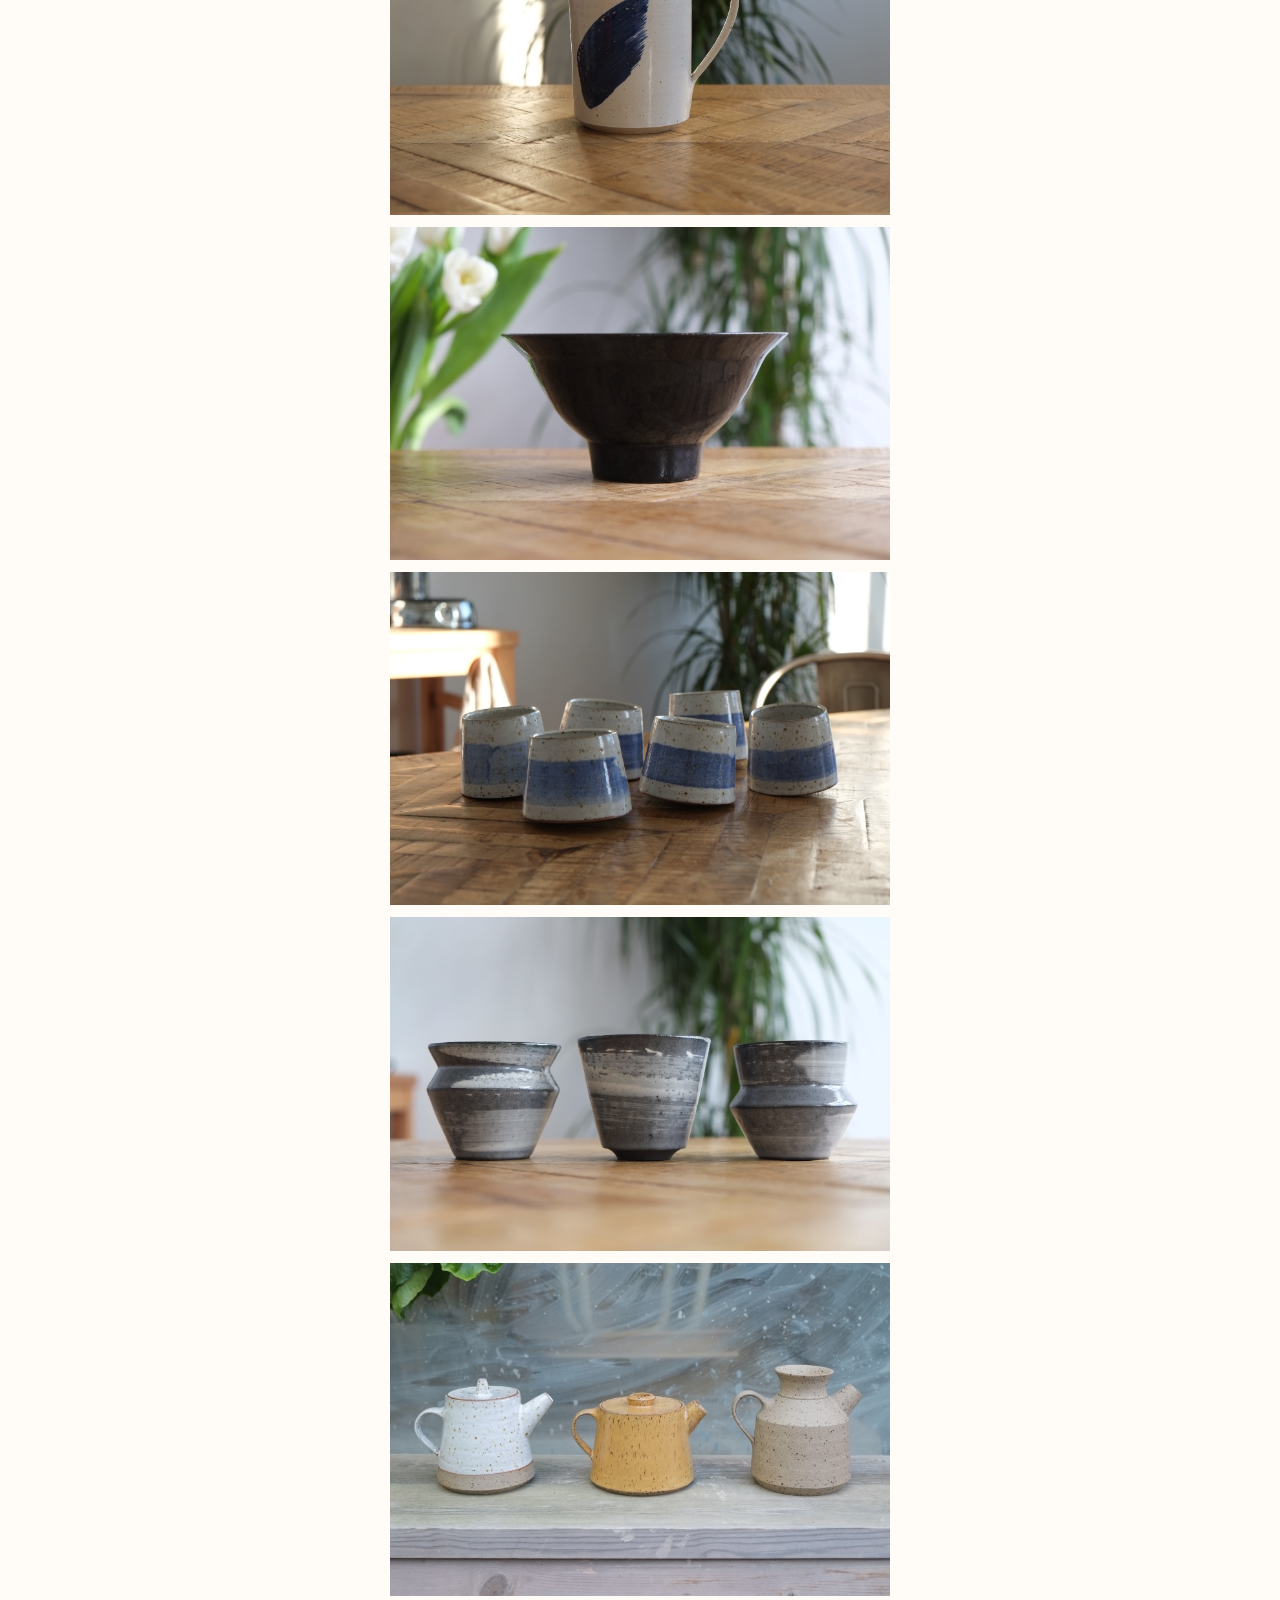
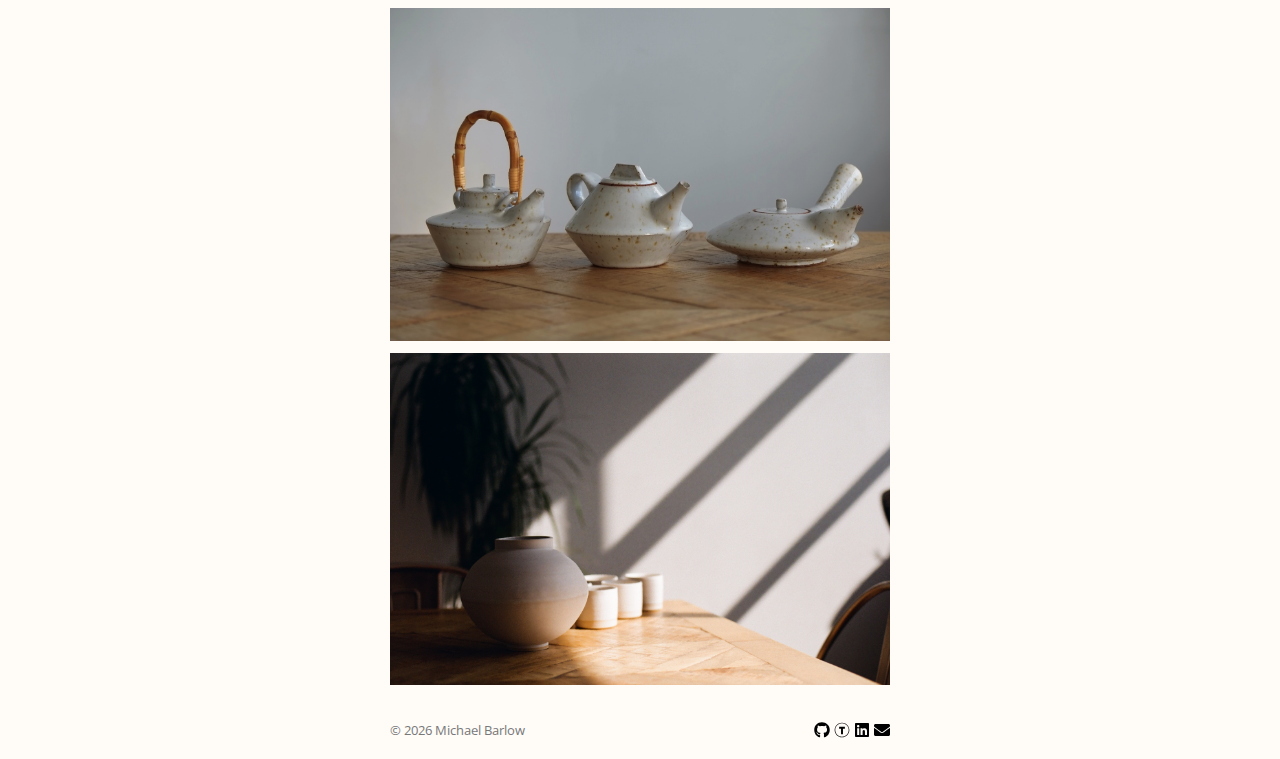
==== commit 3a830138: "Update pottery photos" ====
--- a/pottery/index.html
+++ b/pottery/index.html
@@ -37,7 +37,13 @@
           <a href="./pictures/banana-fleck-teapot.jpeg"><img src="./pictures/banana-fleck-teapot.jpeg" /></a>
         </li>
         <li>
+          <a href="./pictures/flecked-unglazed-teapot.jpeg"><img src="./pictures/flecked-unglazed-teapot.jpeg" /></a>
+        </li>
+        <li>
           <a href="./pictures/plug-fleck-teapot.jpeg"><img src="./pictures/plug-fleck-teapot.jpeg" /></a>
+        </li>
+        <li>
+          <a href="./pictures/flecked-yellow-teapot.jpeg"><img src="./pictures/flecked-yellow-teapot.jpeg" /></a>
         </li>
         <li>
           <a href="./pictures/flat-fleck-teapot.jpeg"><img src="./pictures/flat-fleck-teapot.jpeg" /></a>
@@ -61,6 +67,9 @@
           <a href="./pictures/flared-cup.jpeg"><img src="./pictures/flared-cup.jpeg" /></a>
         </li>
         <li>
+          <a href="./pictures/split-bowl-dish.jpeg"><img src="./pictures/split-bowl-dish.jpeg" /></a>
+        </li>
+        <li>
           <a href="./pictures/wings-jug.jpeg"><img src="./pictures/wings-jug.jpeg" /></a>
         </li>
         <li>
@@ -76,25 +85,13 @@
           <a href="./pictures/flecked-teapots.jpeg"><img src="./pictures/flecked-teapots.jpeg" /></a>
         </li>
         <li>
+          <a href="./pictures/flecked-white-teapots.jpeg"><img src="./pictures/flecked-white-teapots.jpeg" /></a>
+        </li>
+        <li>
           <a href="./pictures/moon-jar-and-cups.jpeg"><img src="./pictures/moon-jar-and-cups.jpeg" /></a>
         </li>
       </ul>
     </main>
-    <footer>
-      <script src="/js/generateFooterCopyright.js"></script>
-      <nav id="social-icons" aria-label="Social">
-        <a href="https://github.com/Michael-JB"
-          ><img src="/icons/github.svg"
-        /></a>
-        <a href="https://www.thingiverse.com/michael__b"
-          ><img src="/icons/thingiverse.svg"
-        /></a>
-        <a href="https://www.linkedin.com/in/michael-barlow-0252b224a/"
-          ><img src="/icons/linkedin.svg"
-        /></a>
-        <a href="" id="email-anchor"><img src="/icons/email.svg" /></a>
-        <script src="/js/generateFooterEmail.js"></script>
-      </nav>
-    </footer>
+    <script src="/js/generateFooter.js"></script>
   </body>
 </html>
--- a/css/styles.css
+++ b/css/styles.css
@@ -65,7 +65,7 @@
   text-align: right;
 }
 
-footer nav a img {
+img.icon {
   width: 1rem;
   height: 1rem;
 }
@@ -90,6 +90,12 @@
   max-width: 200px;
   border-radius: 5%;
   margin-top: 1rem;
+}
+
+#location {
+  display: flex;
+  align-items: center;
+  column-gap: 0.4rem;
 }
 
 ul {
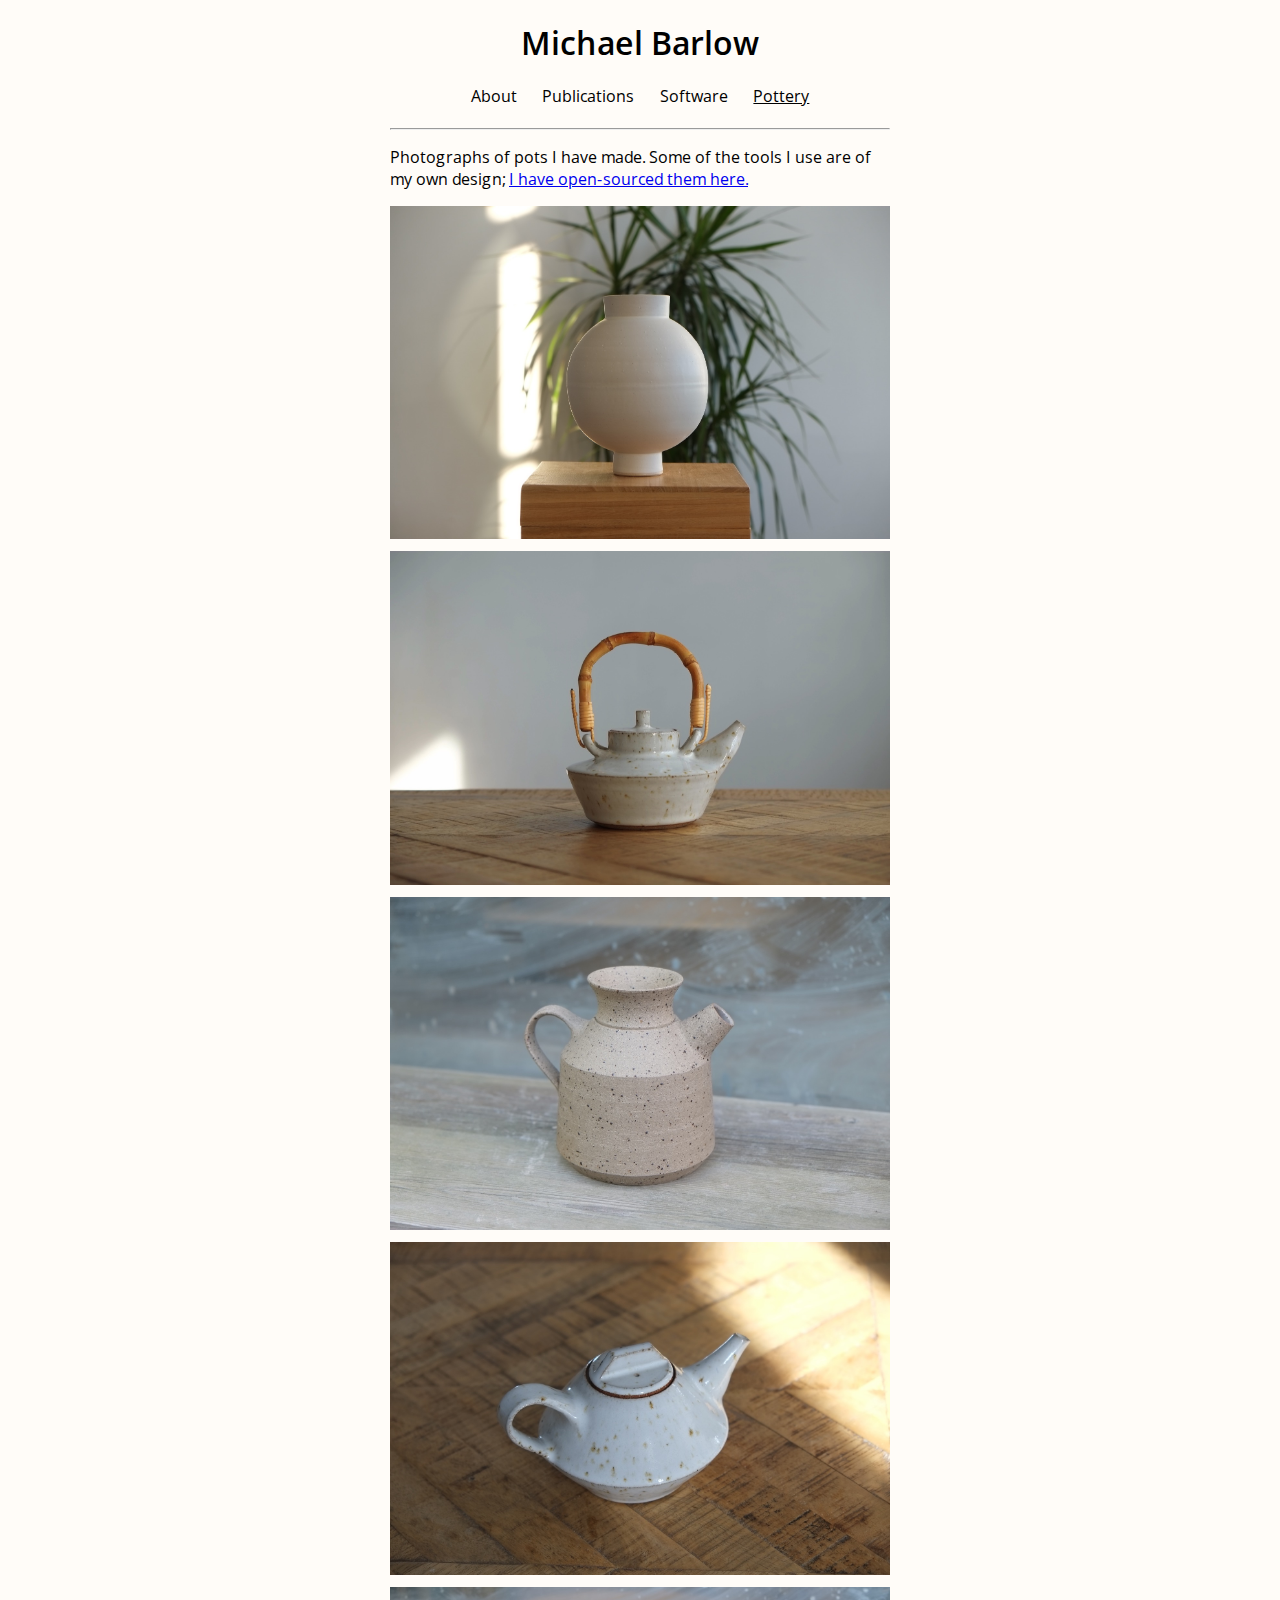
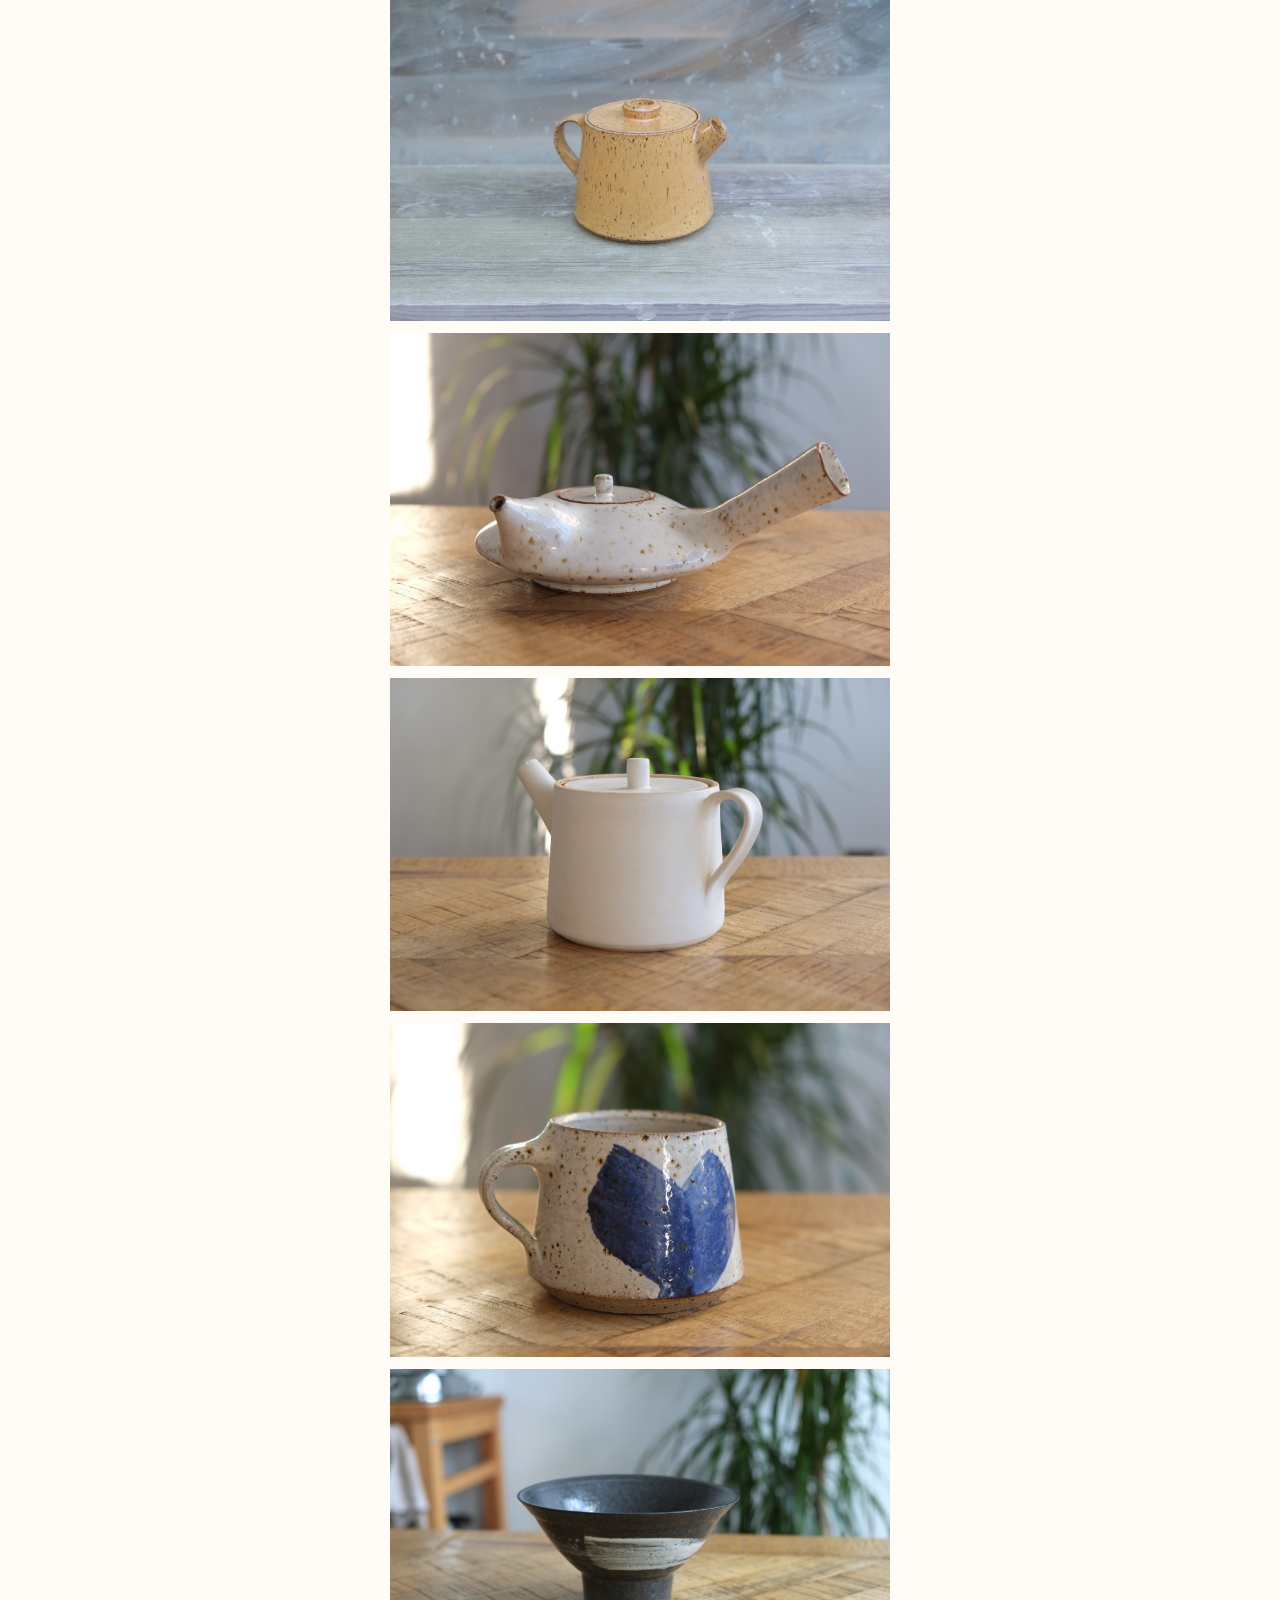
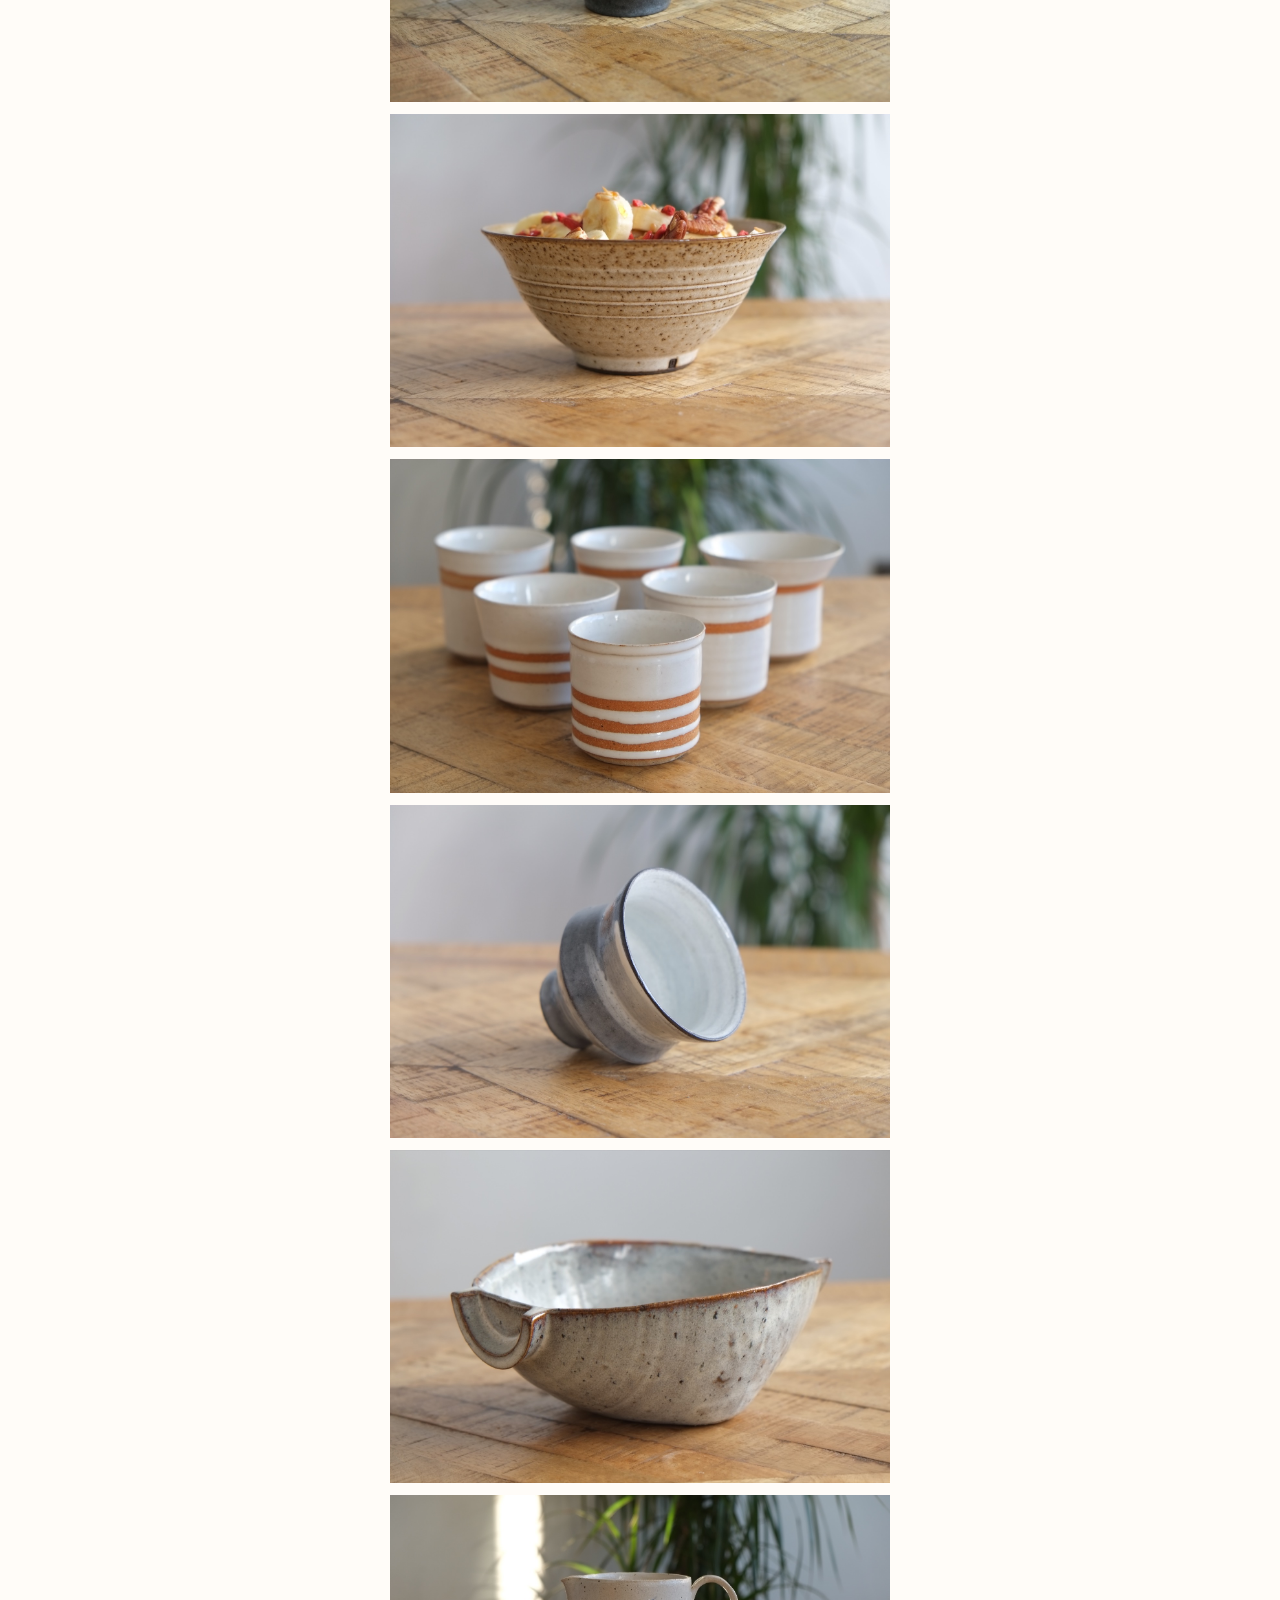
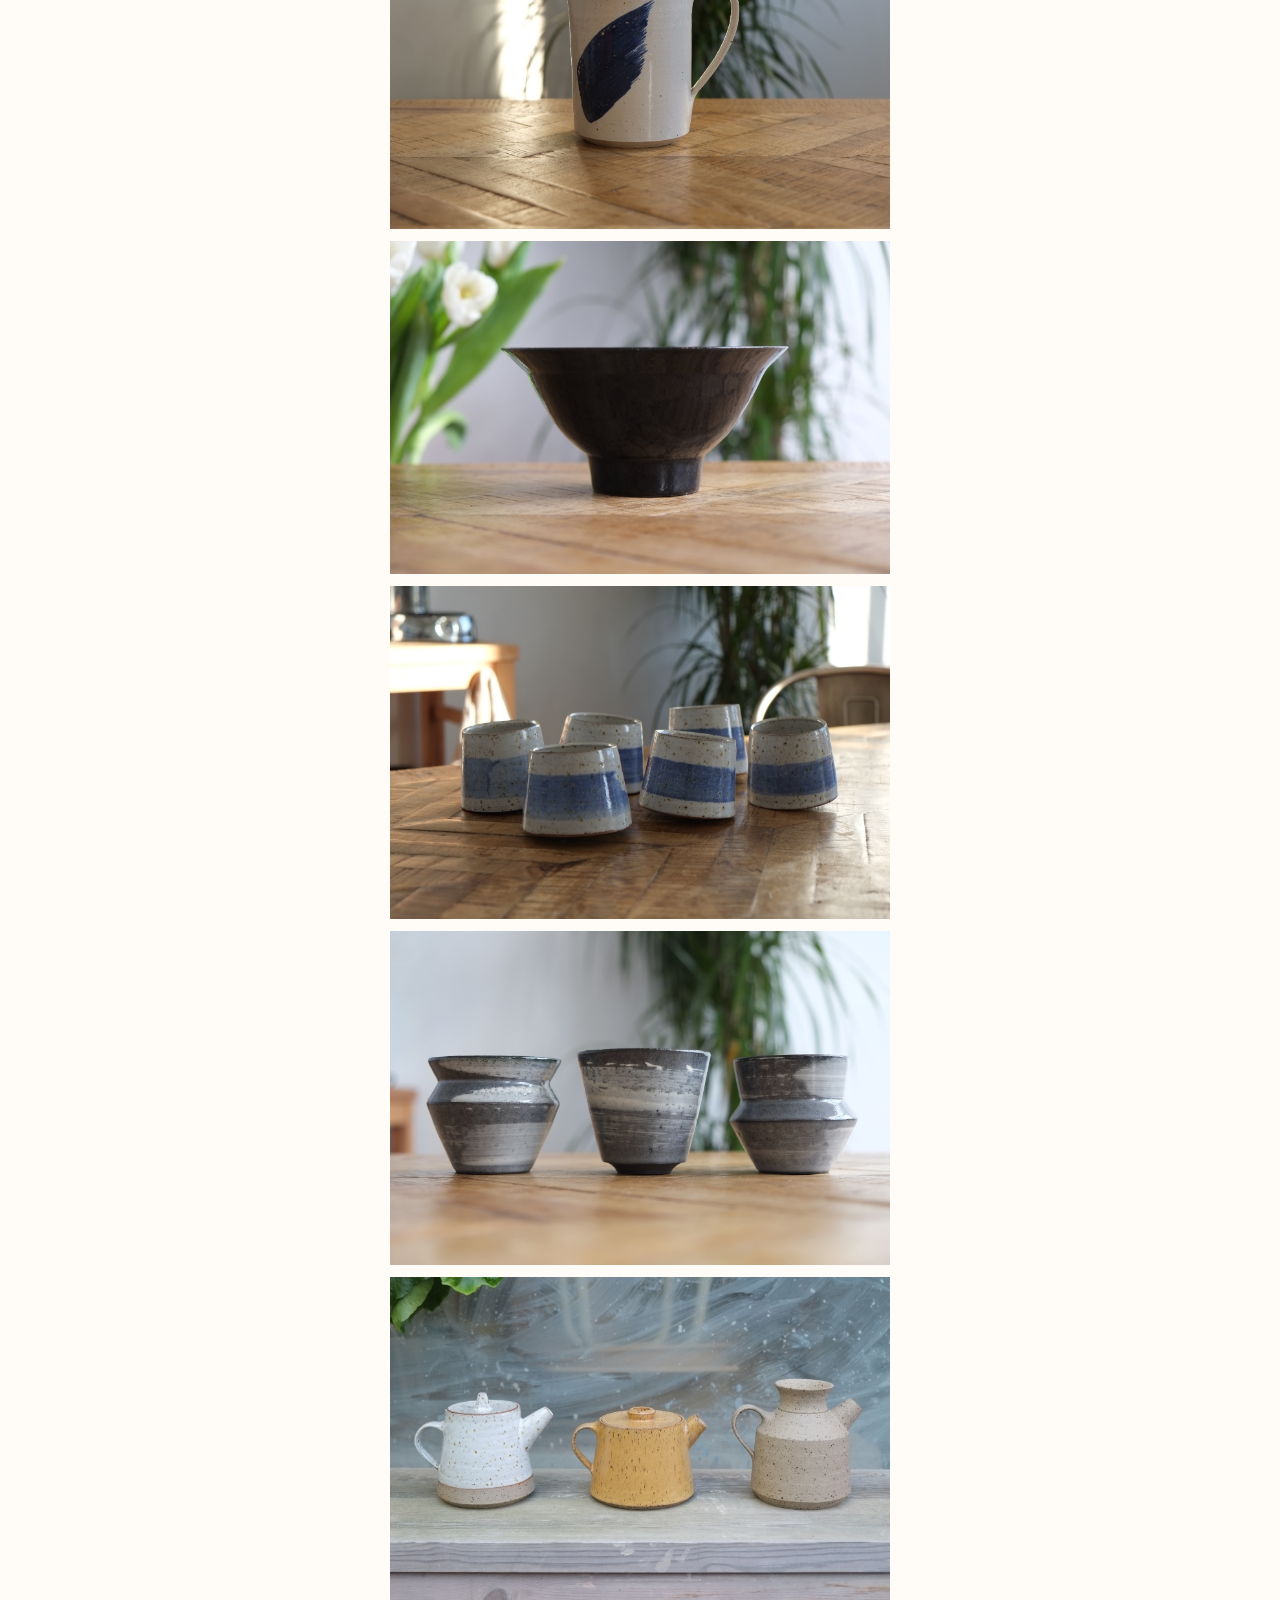
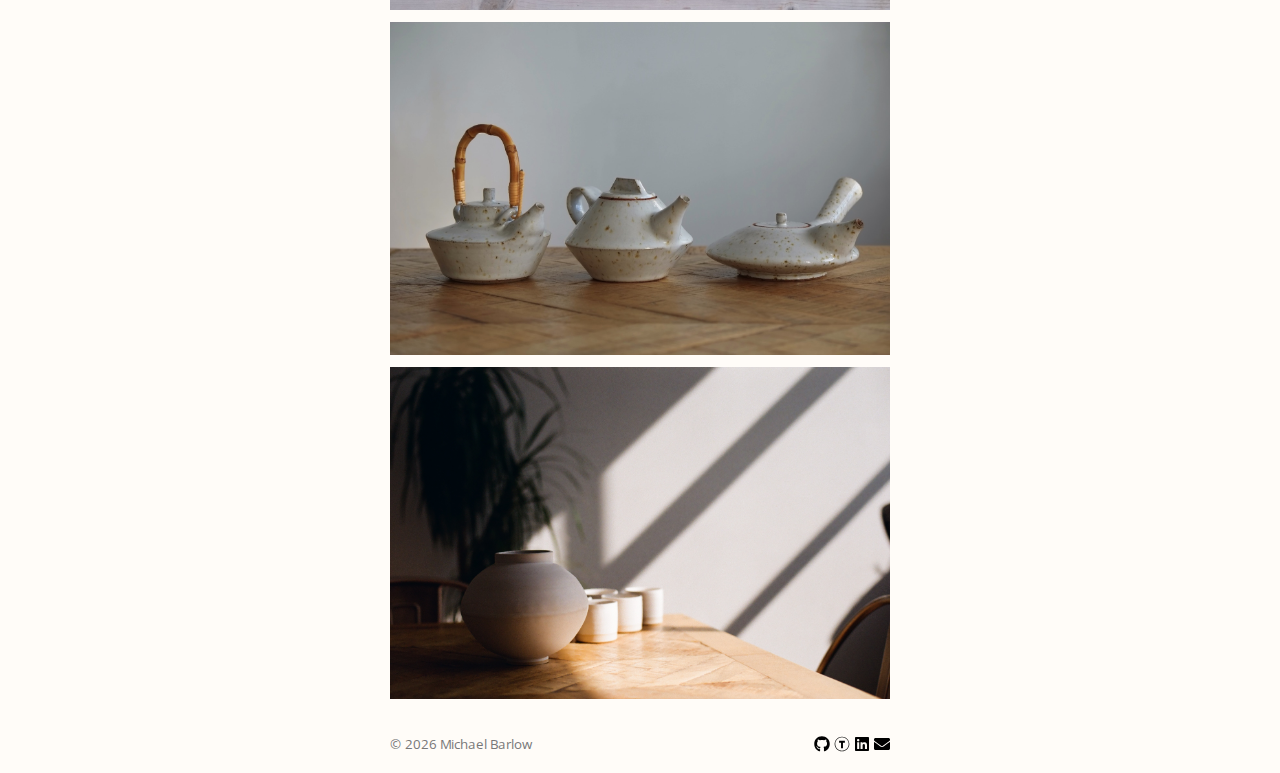
==== commit b11f10c0: "Add pottery tools page" ====
--- a/pottery/index.html
+++ b/pottery/index.html
@@ -9,10 +9,6 @@
     <meta name="author" content="Michael Barlow" />
     <meta name="description" content="Personal website" />
     <link rel="shortcut icon" type="image/x-icon" href="/favicon.ico" />
-    <link
-      href="https://fonts.googleapis.com/css2?family=Open+Sans:wght@400;600;700&display=swap"
-      rel="stylesheet"
-    />
     <link href="/css/styles.css" rel="stylesheet" />
     <title>Michael Barlow | Pottery</title>
   </head>
@@ -27,69 +23,31 @@
       <script src="/js/generateNavigation.js"></script>
       <hr />
     </header>
-    <main class="pottery">
-      <p>Photographs of pots I have made.</p>
-      <ul>
-        <li>
-          <a href="./pictures/moon-jar.jpeg"><img src="./pictures/moon-jar.jpeg" /></a>
-        </li>
-        <li>
-          <a href="./pictures/banana-fleck-teapot.jpeg"><img src="./pictures/banana-fleck-teapot.jpeg" /></a>
-        </li>
-        <li>
-          <a href="./pictures/flecked-unglazed-teapot.jpeg"><img src="./pictures/flecked-unglazed-teapot.jpeg" /></a>
-        </li>
-        <li>
-          <a href="./pictures/plug-fleck-teapot.jpeg"><img src="./pictures/plug-fleck-teapot.jpeg" /></a>
-        </li>
-        <li>
-          <a href="./pictures/flecked-yellow-teapot.jpeg"><img src="./pictures/flecked-yellow-teapot.jpeg" /></a>
-        </li>
-        <li>
-          <a href="./pictures/flat-fleck-teapot.jpeg"><img src="./pictures/flat-fleck-teapot.jpeg" /></a>
-        </li>
-        <li>
-          <a href="./pictures/matt-teapot.jpeg"><img src="./pictures/matt-teapot.jpeg" /></a>
-        </li>
-        <li>
-          <a href="./pictures/bazel-mug.jpeg"><img src="./pictures/bazel-mug.jpeg" /></a>
-        </li>
-        <li>
-          <a href="./pictures/tall-foot-bowl.jpeg"><img src="./pictures/tall-foot-bowl.jpeg" /></a>
-        </li>
-        <li>
-          <a href="./pictures/flared-bowl-with-porridge.jpeg"><img src="./pictures/flared-bowl-with-porridge.jpeg" /></a>
-        </li>
-        <li>
-          <a href="./pictures/band-cups.jpeg"><img src="./pictures/band-cups.jpeg" /></a>
-        </li>
-        <li>
-          <a href="./pictures/flared-cup.jpeg"><img src="./pictures/flared-cup.jpeg" /></a>
-        </li>
-        <li>
-          <a href="./pictures/split-bowl-dish.jpeg"><img src="./pictures/split-bowl-dish.jpeg" /></a>
-        </li>
-        <li>
-          <a href="./pictures/wings-jug.jpeg"><img src="./pictures/wings-jug.jpeg" /></a>
-        </li>
-        <li>
-          <a href="./pictures/flared-jet-bowl.jpeg"><img src="./pictures/flared-jet-bowl.jpeg" /></a>
-        </li>
-        <li>
-          <a href="./pictures/unstable-cups.jpeg"><img src="./pictures/unstable-cups.jpeg" /></a>
-        </li>
-        <li>
-          <a href="./pictures/slipped-cups.jpeg"><img src="./pictures/slipped-cups.jpeg" /></a>
-        </li>
-        <li>
-          <a href="./pictures/flecked-teapots.jpeg"><img src="./pictures/flecked-teapots.jpeg" /></a>
-        </li>
-        <li>
-          <a href="./pictures/flecked-white-teapots.jpeg"><img src="./pictures/flecked-white-teapots.jpeg" /></a>
-        </li>
-        <li>
-          <a href="./pictures/moon-jar-and-cups.jpeg"><img src="./pictures/moon-jar-and-cups.jpeg" /></a>
-        </li>
+    <main>
+      <p>
+        Photographs of pots I have made. Some of the tools I use are of my own design; <a href="./tools">I have open-sourced them here.</a>
+      </p>
+      <ul class="simple mt-2">
+        <li class="mt-1"><a href="./pictures/moon-jar.jpeg"><img src="./pictures/moon-jar.jpeg" /></a></li>
+        <li class="mt-1"><a href="./pictures/banana-fleck-teapot.jpeg"><img src="./pictures/banana-fleck-teapot.jpeg" /></a></li>
+        <li class="mt-1"><a href="./pictures/flecked-unglazed-teapot.jpeg"><img src="./pictures/flecked-unglazed-teapot.jpeg" /></a></li>
+        <li class="mt-1"><a href="./pictures/plug-fleck-teapot.jpeg"><img src="./pictures/plug-fleck-teapot.jpeg" /></a></li>
+        <li class="mt-1"><a href="./pictures/flecked-yellow-teapot.jpeg"><img src="./pictures/flecked-yellow-teapot.jpeg" /></a></li>
+        <li class="mt-1"><a href="./pictures/flat-fleck-teapot.jpeg"><img src="./pictures/flat-fleck-teapot.jpeg" /></a></li>
+        <li class="mt-1"><a href="./pictures/matt-teapot.jpeg"><img src="./pictures/matt-teapot.jpeg" /></a></li>
+        <li class="mt-1"><a href="./pictures/bazel-mug.jpeg"><img src="./pictures/bazel-mug.jpeg" /></a></li>
+        <li class="mt-1"><a href="./pictures/tall-foot-bowl.jpeg"><img src="./pictures/tall-foot-bowl.jpeg" /></a></li>
+        <li class="mt-1"><a href="./pictures/flared-bowl-with-porridge.jpeg"><img src="./pictures/flared-bowl-with-porridge.jpeg" /></a></li>
+        <li class="mt-1"><a href="./pictures/band-cups.jpeg"><img src="./pictures/band-cups.jpeg" /></a></li>
+        <li class="mt-1"><a href="./pictures/flared-cup.jpeg"><img src="./pictures/flared-cup.jpeg" /></a></li>
+        <li class="mt-1"><a href="./pictures/split-bowl-dish.jpeg"><img src="./pictures/split-bowl-dish.jpeg" /></a></li>
+        <li class="mt-1"><a href="./pictures/wings-jug.jpeg"><img src="./pictures/wings-jug.jpeg" /></a></li>
+        <li class="mt-1"><a href="./pictures/flared-jet-bowl.jpeg"><img src="./pictures/flared-jet-bowl.jpeg" /></a></li>
+        <li class="mt-1"><a href="./pictures/unstable-cups.jpeg"><img src="./pictures/unstable-cups.jpeg" /></a></li>
+        <li class="mt-1"><a href="./pictures/slipped-cups.jpeg"><img src="./pictures/slipped-cups.jpeg" /></a></li>
+        <li class="mt-1"><a href="./pictures/flecked-teapots.jpeg"><img src="./pictures/flecked-teapots.jpeg" /></a></li>
+        <li class="mt-1"><a href="./pictures/flecked-white-teapots.jpeg"><img src="./pictures/flecked-white-teapots.jpeg" /></a></li>
+        <li class="mt-1"><a href="./pictures/moon-jar-and-cups.jpeg"><img src="./pictures/moon-jar-and-cups.jpeg" /></a></li>
       </ul>
     </main>
     <script src="/js/generateFooter.js"></script>
--- a/css/styles.css
+++ b/css/styles.css
@@ -1,3 +1,12 @@
+@font-face {
+  font-family: "Open Sans";
+  font-style: normal;
+  font-weight: 400 700;
+  font-stretch: 100%;
+  font-display: swap;
+  src: url("../fonts/open-sans.woff2") format("woff2");
+}
+
 html {
   font-family: "Open Sans", sans-serif;
 }
@@ -46,6 +55,7 @@
 }
 
 main {
+  margin-top: 1rem;
   margin-bottom: 2rem;
 }
 
@@ -65,66 +75,82 @@
   text-align: right;
 }
 
+footer nav a img:hover {
+  border-bottom: 1px solid black;
+}
+
+em.underline {
+  text-decoration: underline;
+  font-style: normal;
+}
+
 img.icon {
   width: 1rem;
   height: 1rem;
 }
 
-footer nav a img:hover {
-  border-bottom: 1px solid black;
+img.profile {
+  max-width: 200px;
+  border-radius: 5%;
 }
 
-#about-me {
-  display: flex;
-  flex-direction: column;
-  align-items: center;
-  line-height: 150%;
-}
-
-#about-me p {
-  margin-bottom: 0;
-}
-
-#image-of-me {
-  width: 90%;
-  max-width: 200px;
-  border-radius: 5%;
-  margin-top: 1rem;
-}
-
-#location {
-  display: flex;
-  align-items: center;
-  column-gap: 0.4rem;
+img {
+  max-width: 100%;
 }
 
 ul {
   font-size: small;
   text-align: left;
+  list-style: square;
+}
+
+ul.simple {
   padding: 0;
   list-style: none;
 }
 
-.publication .me {
-  text-decoration: underline;
-  font-style: normal;
+p.stretch {
+  line-height: 1.5;
 }
 
-.publication-links li {
-  display: inline-block;
-  margin-right: 0.5rem;
+h3 {
+  font-size: small;
 }
 
-.project-links li {
-  display: inline-block;
-  margin-right: 0.5rem;
+.columns {
+  display: flex;
+  align-items: center;
+  gap: 0.5rem;
 }
 
-.projects-list > li {
+.rows {
+  display: flex;
+  flex-direction: column;
+  align-items: center;
+  gap: 0.5rem;
+}
+
+.m0 {
+  margin: 0;
+}
+
+.mt-1 {
+  margin-top: 0.5rem;
+}
+
+.mv-1 {
+  margin-top: 0.5rem;
+  margin-bottom: 0.5rem;
+}
+
+.mt-2 {
+  margin-top: 1rem;
+}
+
+.mb-0 {
+  margin-bottom: 0;
+}
+
+.mb-2 {
   margin-bottom: 1rem;
 }
-
-.pottery img {
-  max-width: 100%;
-  margin-top: 0.5rem;
-}
